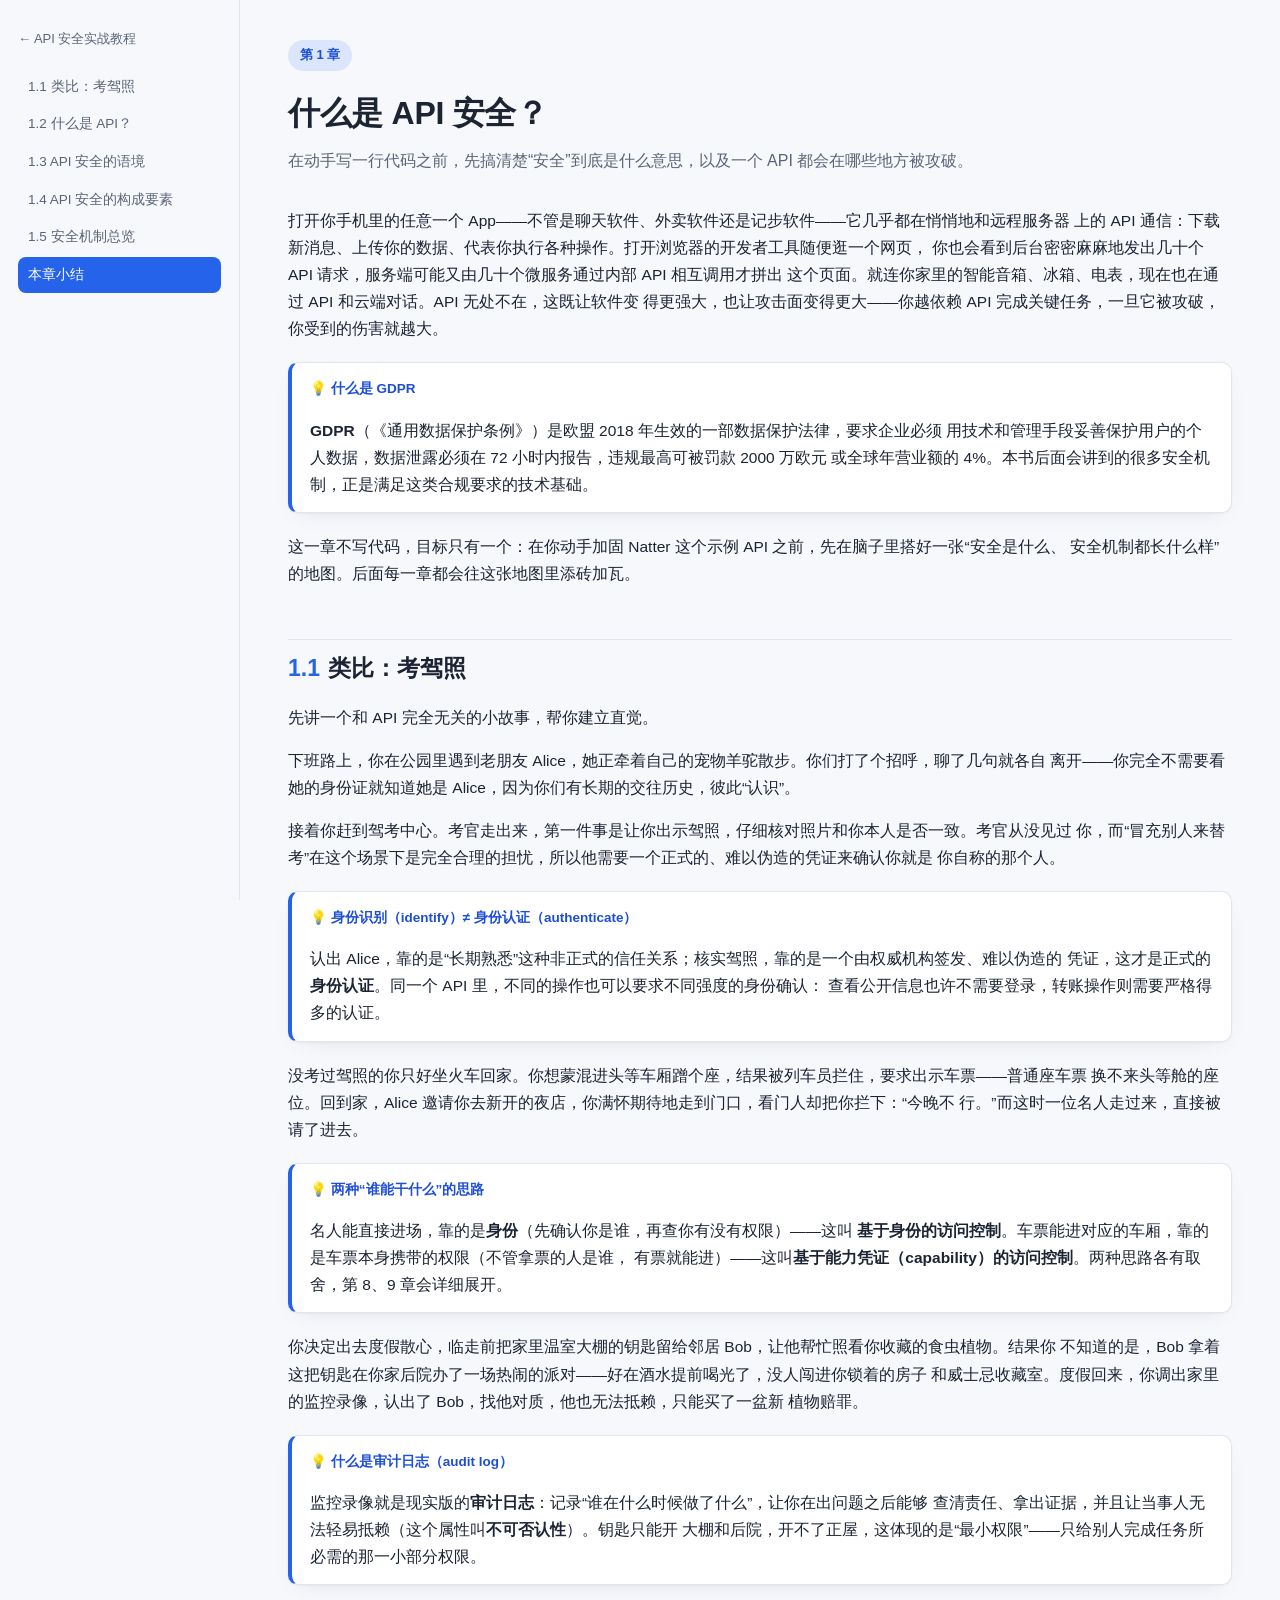
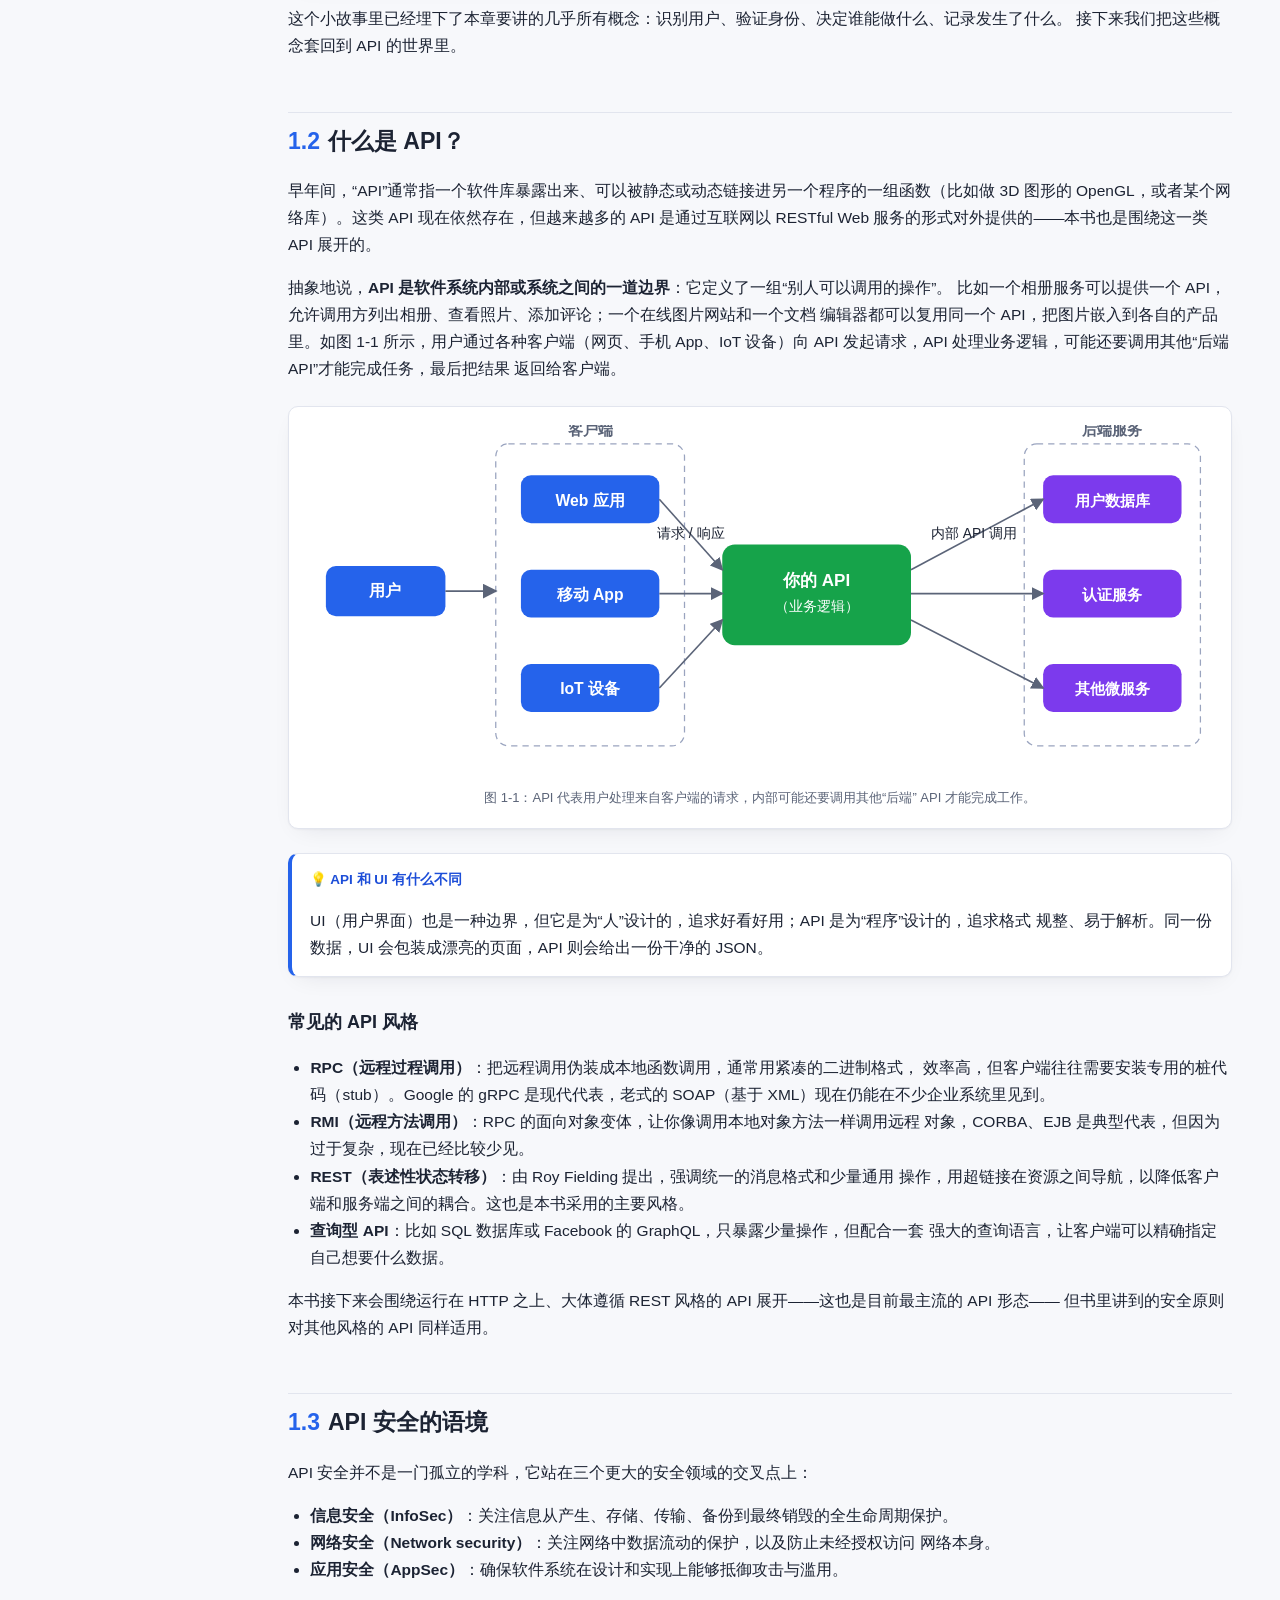
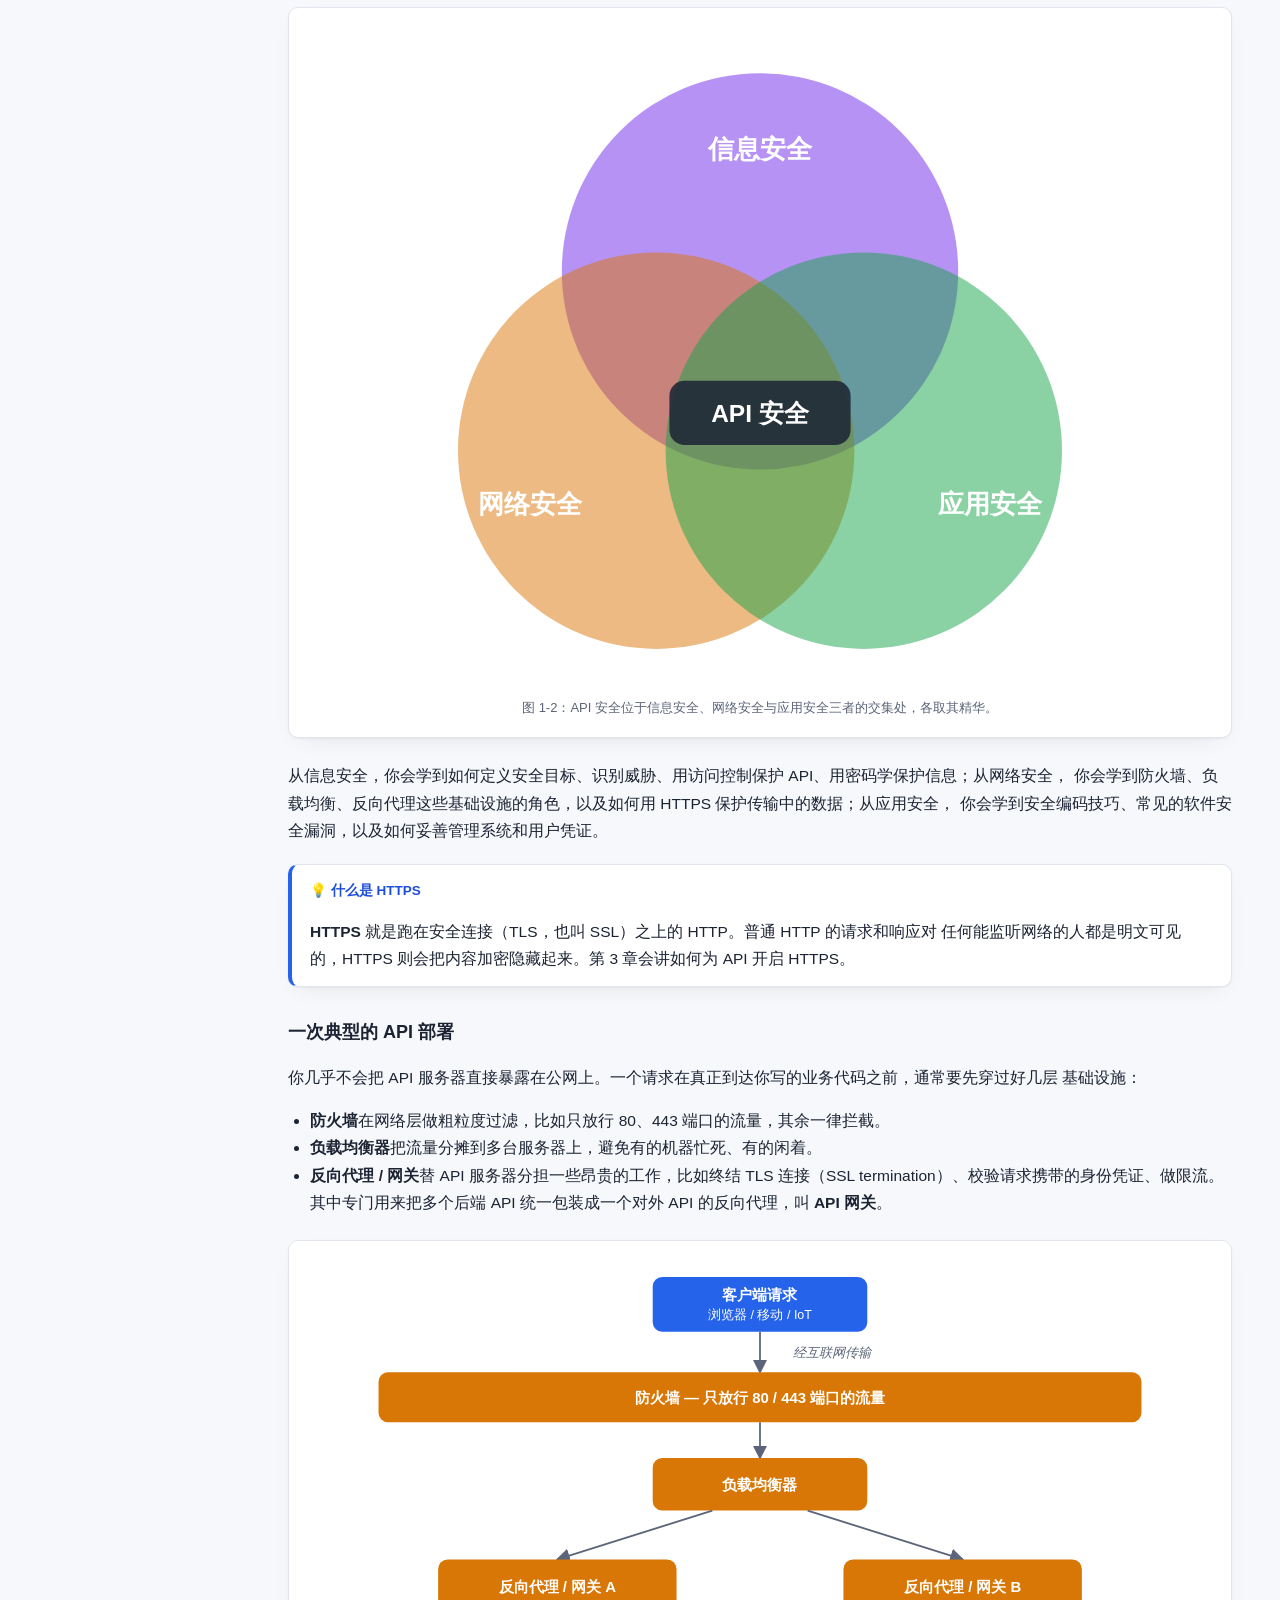
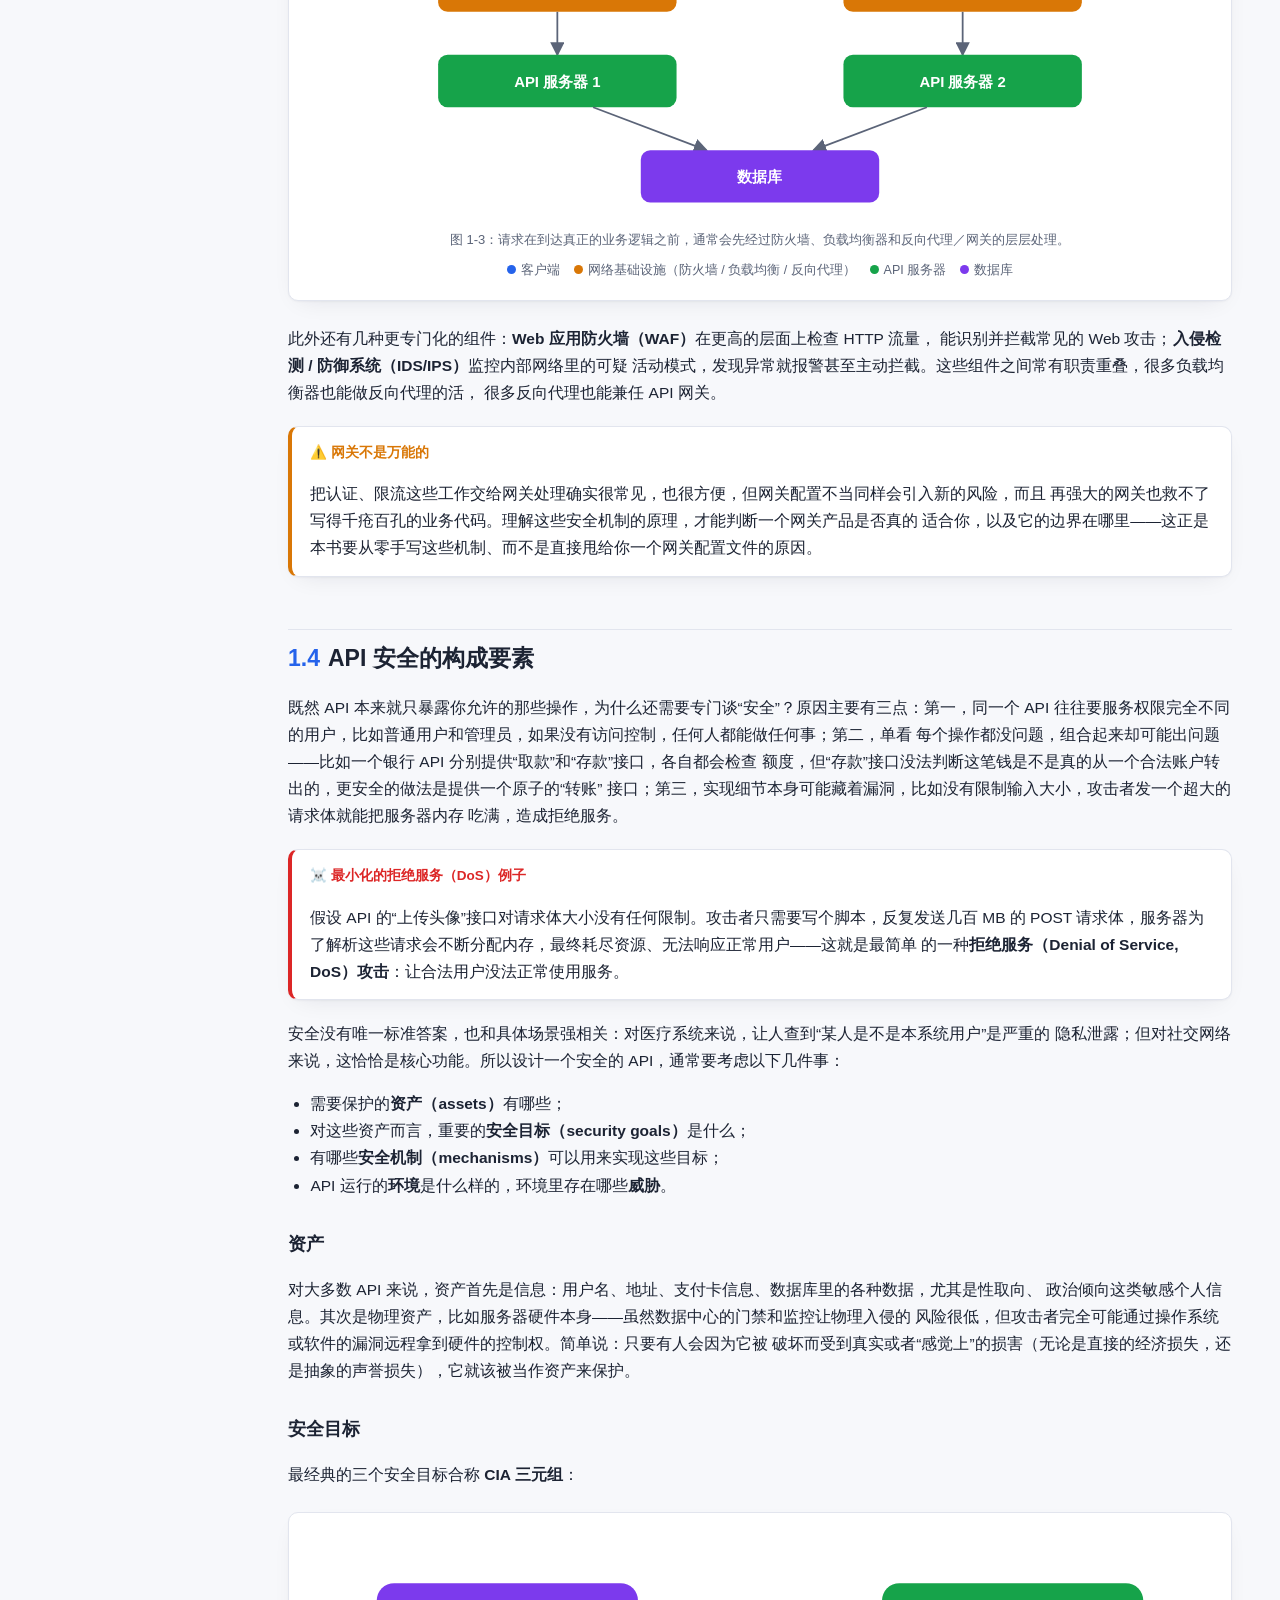
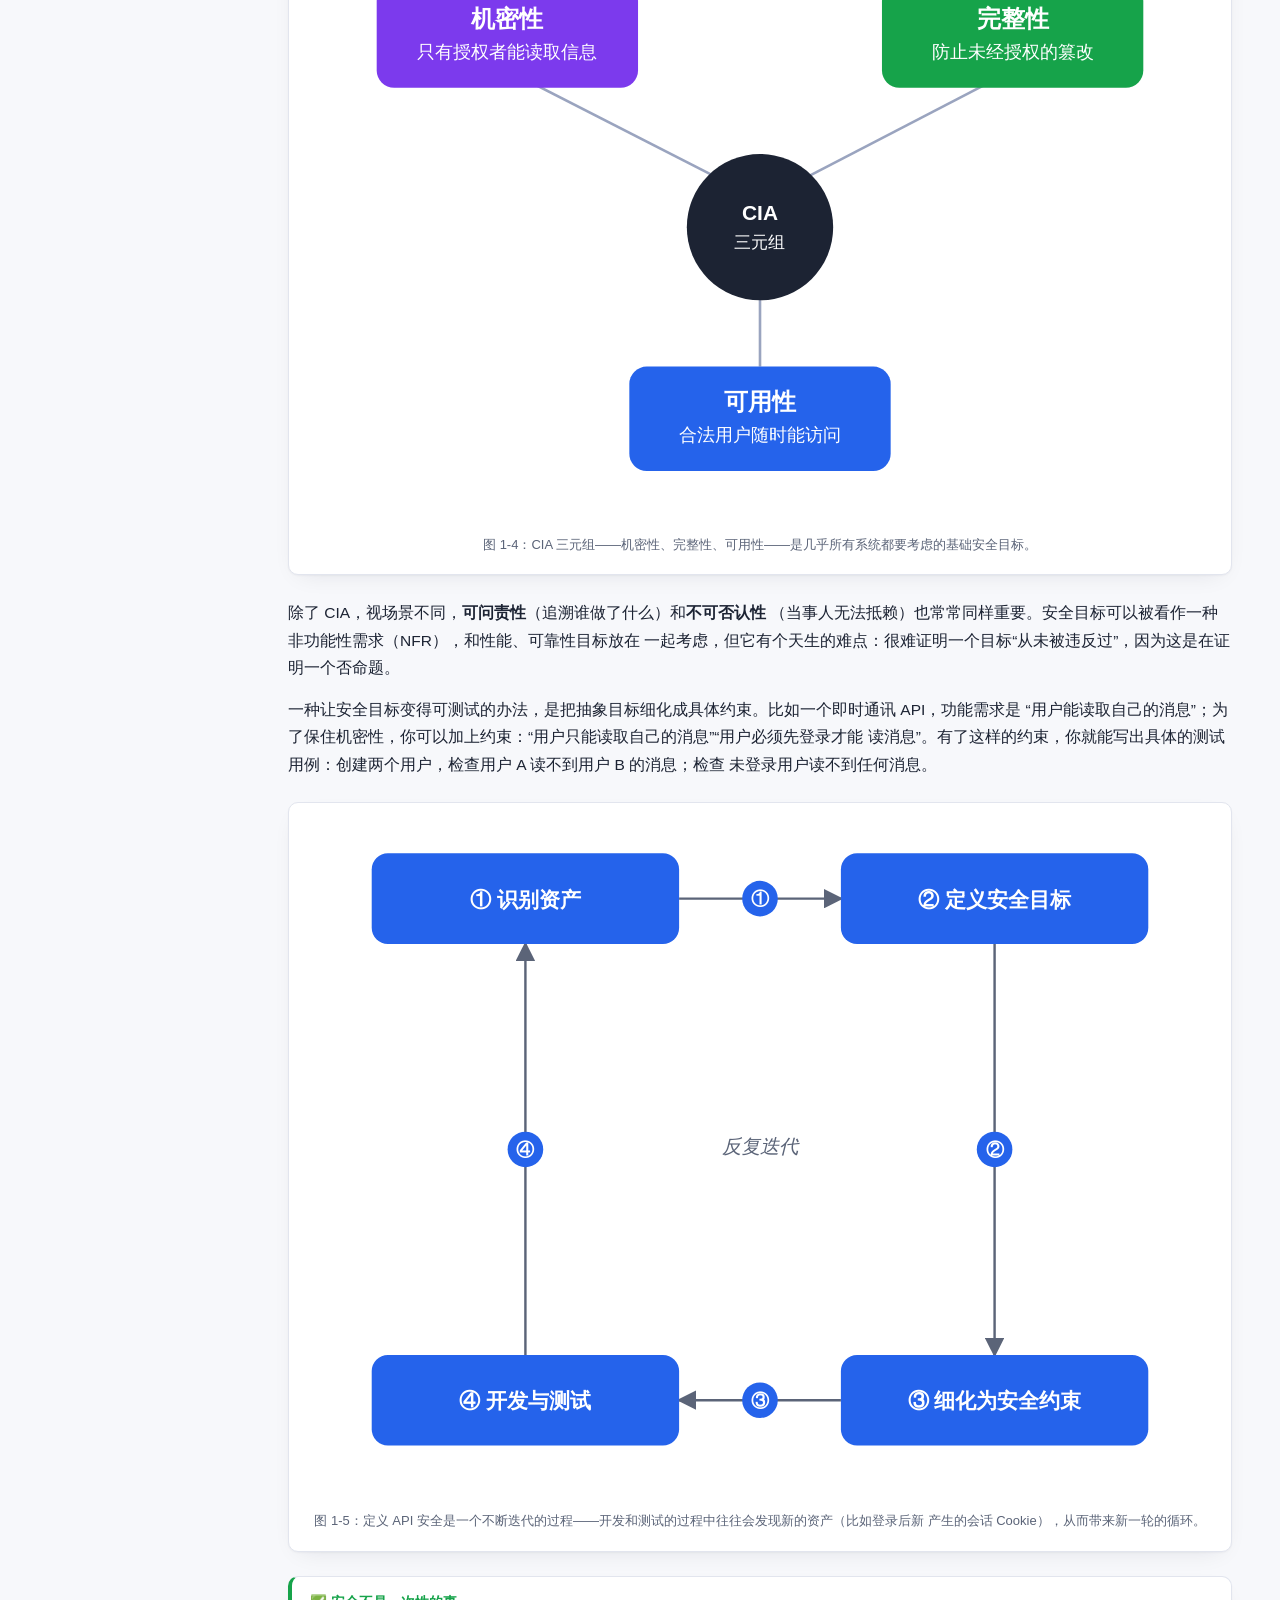
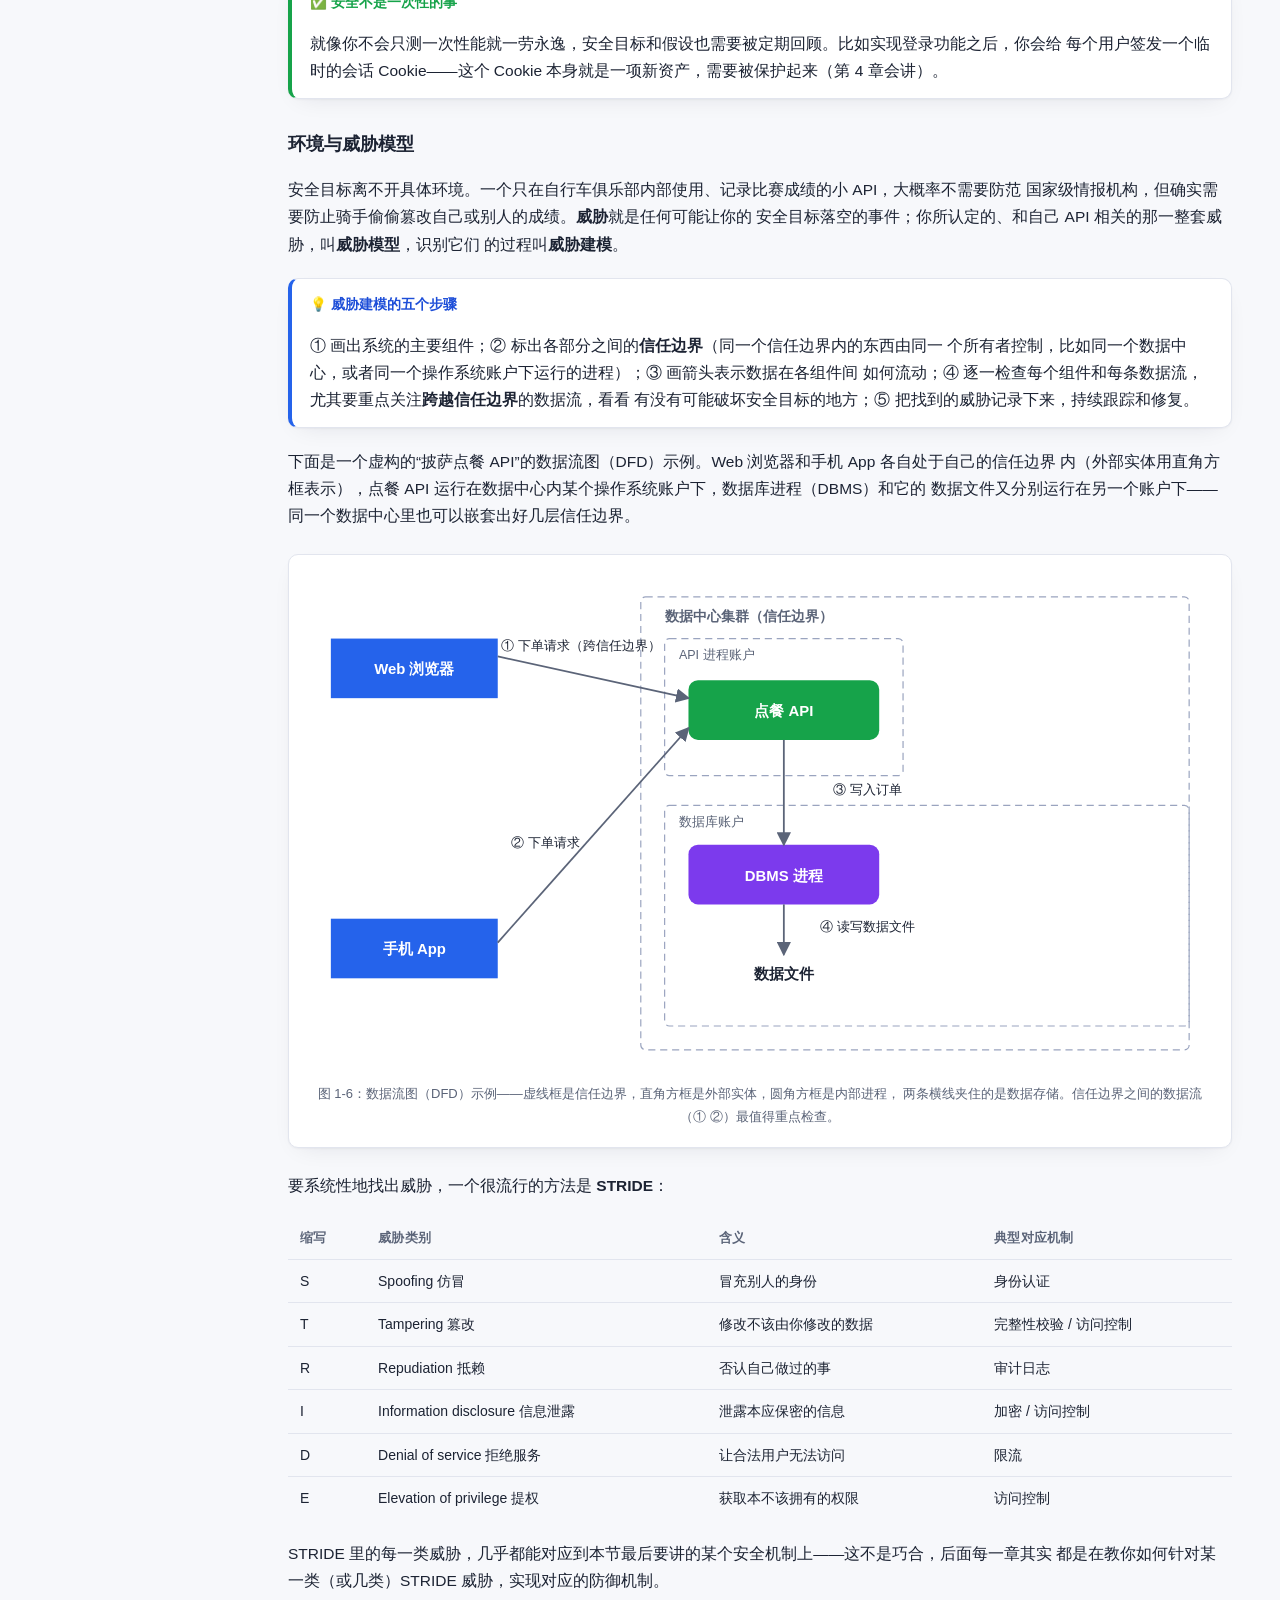
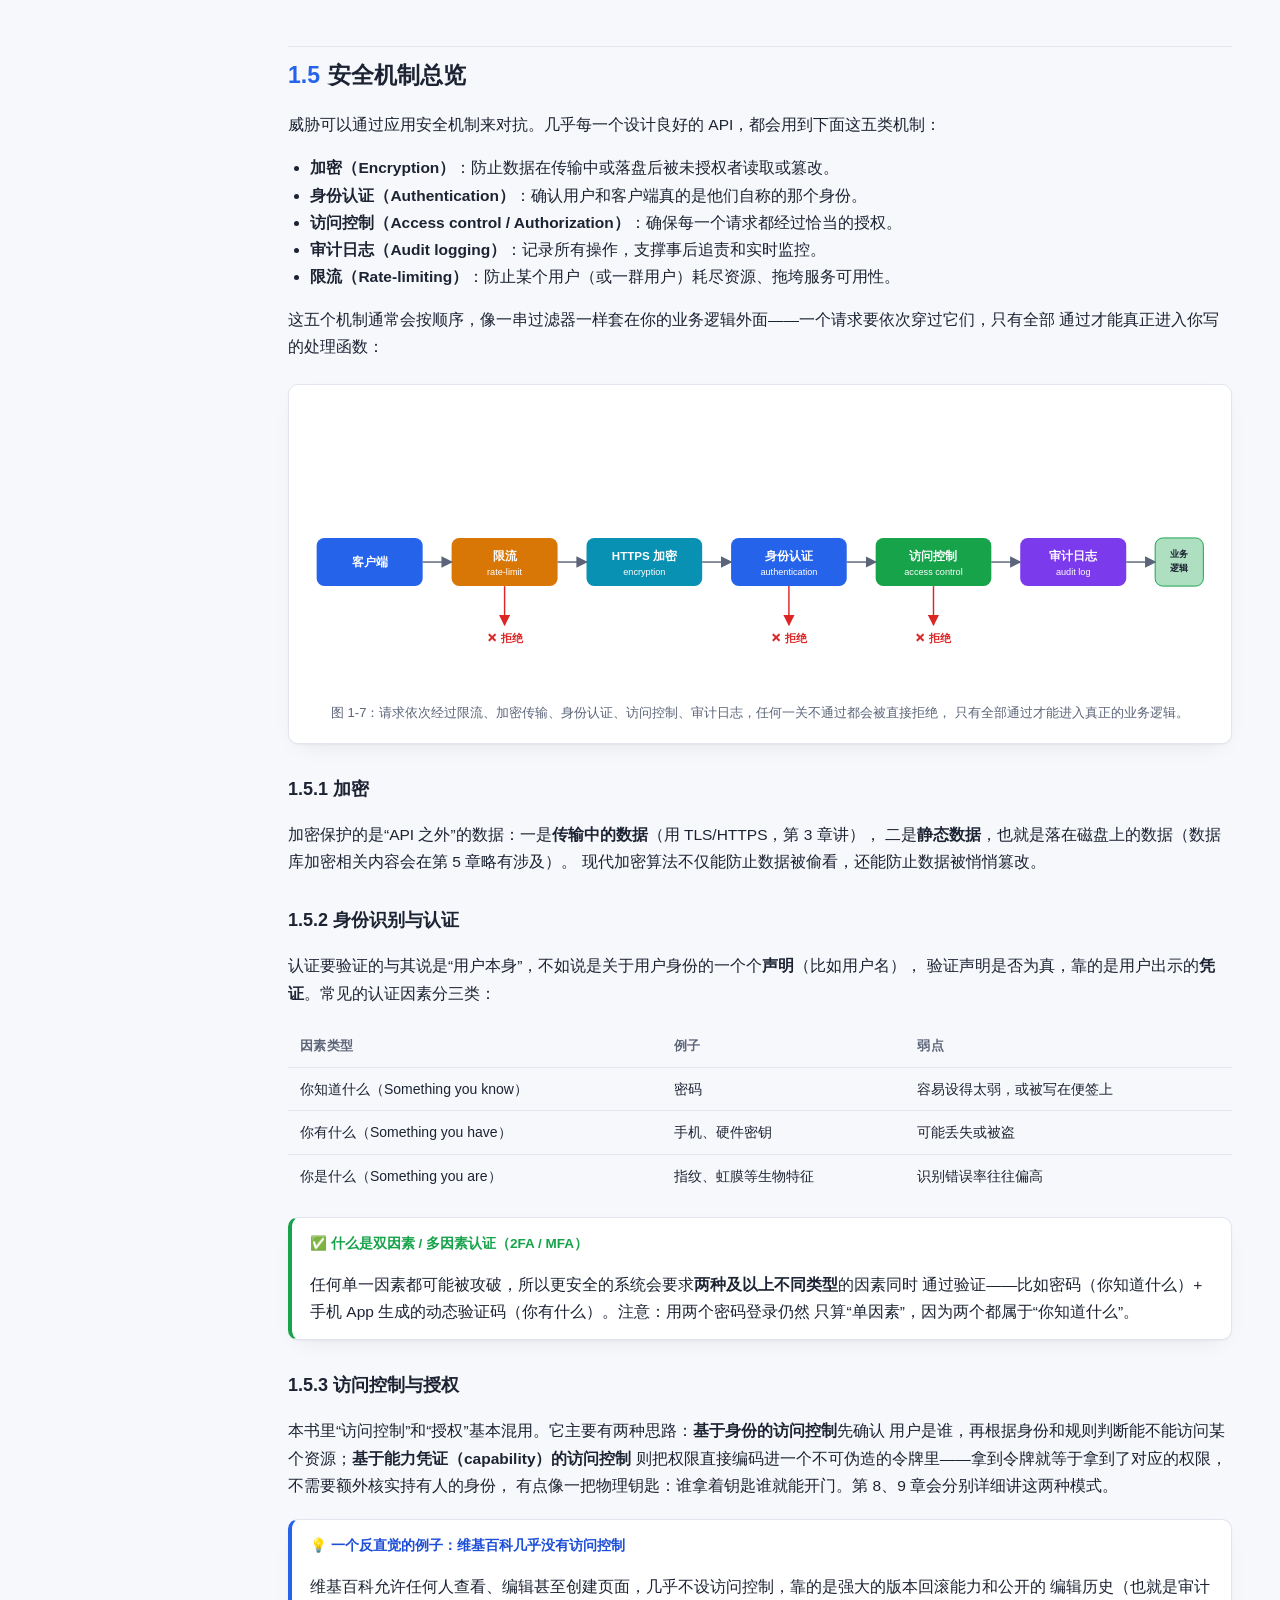
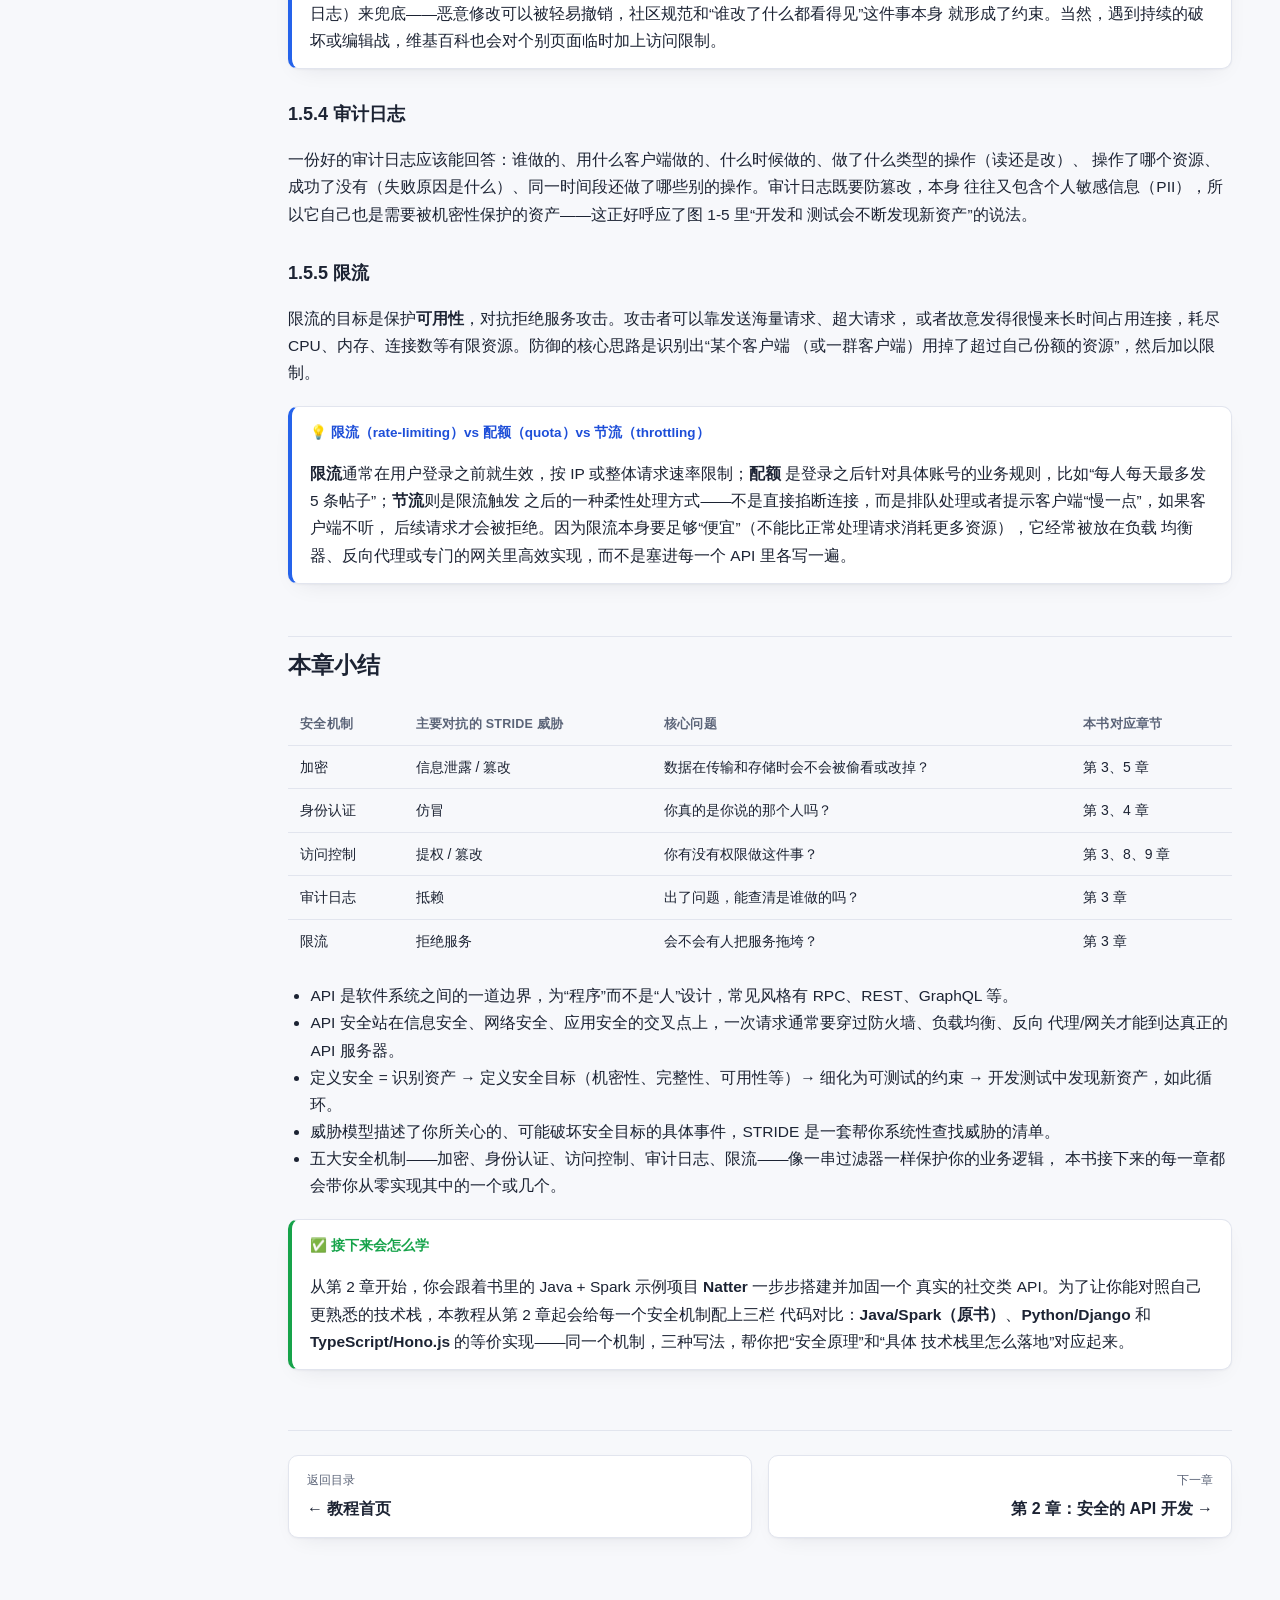
==== ch01/tutorial.html @ 46d84a1b "Add Natter book source and Chinese teaching tutorials for all 13 chapters Import the original API Se" ====
<!doctype html>
<html lang="zh-CN">
<head>
<meta charset="utf-8">
<meta name="viewport" content="width=device-width, initial-scale=1">
<title>第 1 章：什么是 API 安全？ · API 安全实战教程</title>
<link rel="stylesheet" href="../assets/tutorial.css">
<style>
  /* 本页专属的极少量微调：DFD 图里的“数据存储”符号（只有上下两条线，没有左右边框） */
  .dfd-store-line { stroke: #ffffff; stroke-width: 2; }
</style>
</head>
<body>
<div class="layout">
  <aside class="sidebar">
    <a class="brand" href="../index.html">← API 安全实战教程</a>
    <nav>
      <a href="#s1">1.1 类比：考驾照</a>
      <a href="#s2">1.2 什么是 API？</a>
      <a href="#s3">1.3 API 安全的语境</a>
      <a href="#s4">1.4 API 安全的构成要素</a>
      <a href="#s5">1.5 安全机制总览</a>
      <a href="#summary">本章小结</a>
    </nav>
  </aside>
  <main>
    <span class="kicker">第 1 章</span>
    <h1>什么是 API 安全？</h1>
    <p class="subtitle">在动手写一行代码之前，先搞清楚“安全”到底是什么意思，以及一个 API 都会在哪些地方被攻破。</p>

    <p>打开你手机里的任意一个 App——不管是聊天软件、外卖软件还是记步软件——它几乎都在悄悄地和远程服务器
    上的 API 通信：下载新消息、上传你的数据、代表你执行各种操作。打开浏览器的开发者工具随便逛一个网页，
    你也会看到后台密密麻麻地发出几十个 API 请求，服务端可能又由几十个微服务通过内部 API 相互调用才拼出
    这个页面。就连你家里的智能音箱、冰箱、电表，现在也在通过 API 和云端对话。API 无处不在，这既让软件变
    得更强大，也让攻击面变得更大——你越依赖 API 完成关键任务，一旦它被攻破，你受到的伤害就越大。</p>

    <div class="callout note">
      <div class="title">💡 什么是 GDPR</div>
      <p><strong>GDPR</strong>（《通用数据保护条例》）是欧盟 2018 年生效的一部数据保护法律，要求企业必须
      用技术和管理手段妥善保护用户的个人数据，数据泄露必须在 72 小时内报告，违规最高可被罚款 2000 万欧元
      或全球年营业额的 4%。本书后面会讲到的很多安全机制，正是满足这类合规要求的技术基础。</p>
    </div>

    <p>这一章不写代码，目标只有一个：在你动手加固 Natter 这个示例 API 之前，先在脑子里搭好一张“安全是什么、
    安全机制都长什么样”的地图。后面每一章都会往这张地图里添砖加瓦。</p>

    <h2 id="s1"><span class="num">1.1</span>类比：考驾照</h2>
    <p>先讲一个和 API 完全无关的小故事，帮你建立直觉。</p>
    <p>下班路上，你在公园里遇到老朋友 Alice，她正牵着自己的宠物羊驼散步。你们打了个招呼，聊了几句就各自
    离开——你完全不需要看她的身份证就知道她是 Alice，因为你们有长期的交往历史，彼此“认识”。</p>
    <p>接着你赶到驾考中心。考官走出来，第一件事是让你出示驾照，仔细核对照片和你本人是否一致。考官从没见过
    你，而“冒充别人来替考”在这个场景下是完全合理的担忧，所以他需要一个正式的、难以伪造的凭证来确认你就是
    你自称的那个人。</p>

    <div class="callout note">
      <div class="title">💡 身份识别（identify）≠ 身份认证（authenticate）</div>
      <p>认出 Alice，靠的是“长期熟悉”这种非正式的信任关系；核实驾照，靠的是一个由权威机构签发、难以伪造的
      凭证，这才是正式的<strong>身份认证</strong>。同一个 API 里，不同的操作也可以要求不同强度的身份确认：
      查看公开信息也许不需要登录，转账操作则需要严格得多的认证。</p>
    </div>

    <p>没考过驾照的你只好坐火车回家。你想蒙混进头等车厢蹭个座，结果被列车员拦住，要求出示车票——普通座车票
    换不来头等舱的座位。回到家，Alice 邀请你去新开的夜店，你满怀期待地走到门口，看门人却把你拦下：“今晚不
    行。”而这时一位名人走过来，直接被请了进去。</p>

    <div class="callout note">
      <div class="title">💡 两种“谁能干什么”的思路</div>
      <p>名人能直接进场，靠的是<strong>身份</strong>（先确认你是谁，再查你有没有权限）——这叫
      <strong>基于身份的访问控制</strong>。车票能进对应的车厢，靠的是车票本身携带的权限（不管拿票的人是谁，
      有票就能进）——这叫<strong>基于能力凭证（capability）的访问控制</strong>。两种思路各有取舍，第 8、9
      章会详细展开。</p>
    </div>

    <p>你决定出去度假散心，临走前把家里温室大棚的钥匙留给邻居 Bob，让他帮忙照看你收藏的食虫植物。结果你
    不知道的是，Bob 拿着这把钥匙在你家后院办了一场热闹的派对——好在酒水提前喝光了，没人闯进你锁着的房子
    和威士忌收藏室。度假回来，你调出家里的监控录像，认出了 Bob，找他对质，他也无法抵赖，只能买了一盆新
    植物赔罪。</p>

    <div class="callout note">
      <div class="title">💡 什么是审计日志（audit log）</div>
      <p>监控录像就是现实版的<strong>审计日志</strong>：记录“谁在什么时候做了什么”，让你在出问题之后能够
      查清责任、拿出证据，并且让当事人无法轻易抵赖（这个属性叫<strong>不可否认性</strong>）。钥匙只能开
      大棚和后院，开不了正屋，这体现的是“最小权限”——只给别人完成任务所必需的那一小部分权限。</p>
    </div>

    <p>这个小故事里已经埋下了本章要讲的几乎所有概念：识别用户、验证身份、决定谁能做什么、记录发生了什么。
    接下来我们把这些概念套回到 API 的世界里。</p>

    <h2 id="s2"><span class="num">1.2</span>什么是 API？</h2>
    <p>早年间，“API”通常指一个软件库暴露出来、可以被静态或动态链接进另一个程序的一组函数（比如做 3D
    图形的 OpenGL，或者某个网络库）。这类 API 现在依然存在，但越来越多的 API 是通过互联网以 RESTful
    Web 服务的形式对外提供的——本书也是围绕这一类 API 展开的。</p>
    <p>抽象地说，<strong>API 是软件系统内部或系统之间的一道边界</strong>：它定义了一组“别人可以调用的操作”。
    比如一个相册服务可以提供一个 API，允许调用方列出相册、查看照片、添加评论；一个在线图片网站和一个文档
    编辑器都可以复用同一个 API，把图片嵌入到各自的产品里。如图 1-1 所示，用户通过各种客户端（网页、手机
    App、IoT 设备）向 API 发起请求，API 处理业务逻辑，可能还要调用其他“后端 API”才能完成任务，最后把结果
    返回给客户端。</p>

    <figure class="diagram">
      <svg viewBox="0 0 720 280" role="img" aria-label="用户通过客户端向 API 发起请求，API 再调用后端服务的关系图">
        <defs>
          <marker id="arrow1" markerWidth="8" markerHeight="8" refX="7" refY="4" orient="auto">
            <path d="M0,0 L8,4 L0,8 Z" fill="#5b6478"/>
          </marker>
        </defs>

        <!-- 用户 -->
        <rect x="15" y="112" width="95" height="40" rx="8" fill="#2563eb"/>
        <text x="62" y="136" text-anchor="middle" fill="#fff" font-size="13" font-weight="600">用户</text>

        <!-- 客户端分组 -->
        <rect x="150" y="15" width="150" height="240" rx="10" fill="none" stroke="#9aa4bf" stroke-dasharray="5 4"/>
        <text x="225" y="8" text-anchor="middle" font-size="12" fill="#5b6478" font-weight="600">客户端</text>
        <rect x="170" y="40" width="110" height="38" rx="8" fill="#2563eb"/>
        <text x="225" y="64" text-anchor="middle" fill="#fff" font-size="12.5" font-weight="600">Web 应用</text>
        <rect x="170" y="115" width="110" height="38" rx="8" fill="#2563eb"/>
        <text x="225" y="139" text-anchor="middle" fill="#fff" font-size="12.5" font-weight="600">移动 App</text>
        <rect x="170" y="190" width="110" height="38" rx="8" fill="#2563eb"/>
        <text x="225" y="214" text-anchor="middle" fill="#fff" font-size="12.5" font-weight="600">IoT 设备</text>

        <line x1="110" y1="132" x2="150" y2="132" stroke="#5b6478" stroke-width="1.5" marker-end="url(#arrow1)"/>

        <!-- API -->
        <rect x="330" y="95" width="150" height="80" rx="10" fill="#16a34a"/>
        <text x="405" y="128" text-anchor="middle" fill="#fff" font-size="13.5" font-weight="700">你的 API</text>
        <text x="405" y="148" text-anchor="middle" fill="#fff" font-size="11.5">（业务逻辑）</text>

        <line x1="280" y1="59" x2="330" y2="115" stroke="#5b6478" stroke-width="1.3" marker-end="url(#arrow1)"/>
        <line x1="280" y1="134" x2="330" y2="134" stroke="#5b6478" stroke-width="1.3" marker-end="url(#arrow1)"/>
        <line x1="280" y1="209" x2="330" y2="155" stroke="#5b6478" stroke-width="1.3" marker-end="url(#arrow1)"/>
        <text x="305" y="90" text-anchor="middle" font-size="11" fill="#1c2333">请求 / 响应</text>

        <!-- 后端服务分组 -->
        <rect x="570" y="15" width="140" height="240" rx="10" fill="none" stroke="#9aa4bf" stroke-dasharray="5 4"/>
        <text x="640" y="8" text-anchor="middle" font-size="12" fill="#5b6478" font-weight="600">后端服务</text>
        <rect x="585" y="40" width="110" height="38" rx="8" fill="#7c3aed"/>
        <text x="640" y="64" text-anchor="middle" fill="#fff" font-size="12" font-weight="600">用户数据库</text>
        <rect x="585" y="115" width="110" height="38" rx="8" fill="#7c3aed"/>
        <text x="640" y="139" text-anchor="middle" fill="#fff" font-size="12" font-weight="600">认证服务</text>
        <rect x="585" y="190" width="110" height="38" rx="8" fill="#7c3aed"/>
        <text x="640" y="214" text-anchor="middle" fill="#fff" font-size="12" font-weight="600">其他微服务</text>

        <line x1="480" y1="115" x2="585" y2="59" stroke="#5b6478" stroke-width="1.3" marker-end="url(#arrow1)"/>
        <line x1="480" y1="134" x2="585" y2="134" stroke="#5b6478" stroke-width="1.3" marker-end="url(#arrow1)"/>
        <line x1="480" y1="155" x2="585" y2="209" stroke="#5b6478" stroke-width="1.3" marker-end="url(#arrow1)"/>
        <text x="530" y="90" text-anchor="middle" font-size="11" fill="#1c2333">内部 API 调用</text>
      </svg>
      <figcaption>图 1-1：API 代表用户处理来自客户端的请求，内部可能还要调用其他“后端” API 才能完成工作。</figcaption>
    </figure>

    <div class="callout note">
      <div class="title">💡 API 和 UI 有什么不同</div>
      <p>UI（用户界面）也是一种边界，但它是为“人”设计的，追求好看好用；API 是为“程序”设计的，追求格式
      规整、易于解析。同一份数据，UI 会包装成漂亮的页面，API 则会给出一份干净的 JSON。</p>
    </div>

    <h3>常见的 API 风格</h3>
    <ul>
      <li><strong>RPC（远程过程调用）</strong>：把远程调用伪装成本地函数调用，通常用紧凑的二进制格式，
      效率高，但客户端往往需要安装专用的桩代码（stub）。Google 的 gRPC 是现代代表，老式的 SOAP（基于
      XML）现在仍能在不少企业系统里见到。</li>
      <li><strong>RMI（远程方法调用）</strong>：RPC 的面向对象变体，让你像调用本地对象方法一样调用远程
      对象，CORBA、EJB 是典型代表，但因为过于复杂，现在已经比较少见。</li>
      <li><strong>REST（表述性状态转移）</strong>：由 Roy Fielding 提出，强调统一的消息格式和少量通用
      操作，用超链接在资源之间导航，以降低客户端和服务端之间的耦合。这也是本书采用的主要风格。</li>
      <li><strong>查询型 API</strong>：比如 SQL 数据库或 Facebook 的 GraphQL，只暴露少量操作，但配合一套
      强大的查询语言，让客户端可以精确指定自己想要什么数据。</li>
    </ul>
    <p>本书接下来会围绕运行在 HTTP 之上、大体遵循 REST 风格的 API 展开——这也是目前最主流的 API 形态——
    但书里讲到的安全原则对其他风格的 API 同样适用。</p>

    <h2 id="s3"><span class="num">1.3</span>API 安全的语境</h2>
    <p>API 安全并不是一门孤立的学科，它站在三个更大的安全领域的交叉点上：</p>
    <ul>
      <li><strong>信息安全（InfoSec）</strong>：关注信息从产生、存储、传输、备份到最终销毁的全生命周期保护。</li>
      <li><strong>网络安全（Network security）</strong>：关注网络中数据流动的保护，以及防止未经授权访问
      网络本身。</li>
      <li><strong>应用安全（AppSec）</strong>：确保软件系统在设计和实现上能够抵御攻击与滥用。</li>
    </ul>

    <figure class="diagram">
      <svg viewBox="0 0 480 350" role="img" aria-label="API 安全位于信息安全、网络安全、应用安全三者交集的维恩图">
        <circle cx="240" cy="130" r="105" fill="#7c3aed" fill-opacity="0.55"/>
        <circle cx="185" cy="225" r="105" fill="#d97706" fill-opacity="0.5"/>
        <circle cx="295" cy="225" r="105" fill="#16a34a" fill-opacity="0.5"/>
        <text x="240" y="70" text-anchor="middle" fill="#fff" font-size="14" font-weight="700">信息安全</text>
        <text x="118" y="258" text-anchor="middle" fill="#fff" font-size="14" font-weight="700">网络安全</text>
        <text x="362" y="258" text-anchor="middle" fill="#fff" font-size="14" font-weight="700">应用安全</text>
        <rect x="192" y="188" width="96" height="34" rx="8" fill="#1c2333" opacity="0.85"/>
        <text x="240" y="210" text-anchor="middle" fill="#fff" font-size="13" font-weight="700">API 安全</text>
      </svg>
      <figcaption>图 1-2：API 安全位于信息安全、网络安全与应用安全三者的交集处，各取其精华。</figcaption>
    </figure>

    <p>从信息安全，你会学到如何定义安全目标、识别威胁、用访问控制保护 API、用密码学保护信息；从网络安全，
    你会学到防火墙、负载均衡、反向代理这些基础设施的角色，以及如何用 HTTPS 保护传输中的数据；从应用安全，
    你会学到安全编码技巧、常见的软件安全漏洞，以及如何妥善管理系统和用户凭证。</p>

    <div class="callout note">
      <div class="title">💡 什么是 HTTPS</div>
      <p><strong>HTTPS</strong> 就是跑在安全连接（TLS，也叫 SSL）之上的 HTTP。普通 HTTP 的请求和响应对
      任何能监听网络的人都是明文可见的，HTTPS 则会把内容加密隐藏起来。第 3 章会讲如何为 API 开启 HTTPS。</p>
    </div>

    <h3 id="s3a">一次典型的 API 部署</h3>
    <p>你几乎不会把 API 服务器直接暴露在公网上。一个请求在真正到达你写的业务代码之前，通常要先穿过好几层
    基础设施：</p>
    <ul>
      <li><strong>防火墙</strong>在网络层做粗粒度过滤，比如只放行 80、443 端口的流量，其余一律拦截。</li>
      <li><strong>负载均衡器</strong>把流量分摊到多台服务器上，避免有的机器忙死、有的闲着。</li>
      <li><strong>反向代理 / 网关</strong>替 API 服务器分担一些昂贵的工作，比如终结 TLS 连接（SSL
      termination）、校验请求携带的身份凭证、做限流。其中专门用来把多个后端 API 统一包装成一个对外
      API 的反向代理，叫 <strong>API 网关</strong>。</li>
    </ul>

    <figure class="diagram">
      <svg viewBox="0 0 760 470" role="img" aria-label="一次典型 API 部署的架构图：客户端经防火墙、负载均衡、反向代理到达 API 服务器再访问数据库">
        <defs>
          <marker id="arrow2" markerWidth="8" markerHeight="8" refX="7" refY="4" orient="auto">
            <path d="M0,0 L8,4 L0,8 Z" fill="#5b6478"/>
          </marker>
        </defs>

        <rect x="290" y="15" width="180" height="46" rx="8" fill="#2563eb"/>
        <text x="380" y="34" text-anchor="middle" fill="#fff" font-size="12.5" font-weight="700">客户端请求</text>
        <text x="380" y="50" text-anchor="middle" fill="#fff" font-size="10.5">浏览器 / 移动 / IoT</text>

        <line x1="380" y1="61" x2="380" y2="95" stroke="#5b6478" stroke-width="1.5" marker-end="url(#arrow2)"/>
        <text x="440" y="82" text-anchor="middle" font-size="11" fill="#5b6478" font-style="italic">经互联网传输</text>

        <rect x="60" y="95" width="640" height="42" rx="8" fill="#d97706"/>
        <text x="380" y="121" text-anchor="middle" fill="#fff" font-size="12.5" font-weight="700">防火墙 — 只放行 80 / 443 端口的流量</text>

        <line x1="380" y1="137" x2="380" y2="167" stroke="#5b6478" stroke-width="1.5" marker-end="url(#arrow2)"/>

        <rect x="290" y="167" width="180" height="44" rx="8" fill="#d97706"/>
        <text x="380" y="194" text-anchor="middle" fill="#fff" font-size="13" font-weight="700">负载均衡器</text>

        <line x1="340" y1="211" x2="210" y2="252" stroke="#5b6478" stroke-width="1.5" marker-end="url(#arrow2)"/>
        <line x1="420" y1="211" x2="550" y2="252" stroke="#5b6478" stroke-width="1.5" marker-end="url(#arrow2)"/>

        <rect x="110" y="252" width="200" height="44" rx="8" fill="#d97706"/>
        <text x="210" y="279" text-anchor="middle" fill="#fff" font-size="12.5" font-weight="700">反向代理 / 网关 A</text>
        <rect x="450" y="252" width="200" height="44" rx="8" fill="#d97706"/>
        <text x="550" y="279" text-anchor="middle" fill="#fff" font-size="12.5" font-weight="700">反向代理 / 网关 B</text>

        <line x1="210" y1="296" x2="210" y2="332" stroke="#5b6478" stroke-width="1.5" marker-end="url(#arrow2)"/>
        <line x1="550" y1="296" x2="550" y2="332" stroke="#5b6478" stroke-width="1.5" marker-end="url(#arrow2)"/>

        <rect x="110" y="332" width="200" height="44" rx="8" fill="#16a34a"/>
        <text x="210" y="359" text-anchor="middle" fill="#fff" font-size="12.5" font-weight="700">API 服务器 1</text>
        <rect x="450" y="332" width="200" height="44" rx="8" fill="#16a34a"/>
        <text x="550" y="359" text-anchor="middle" fill="#fff" font-size="12.5" font-weight="700">API 服务器 2</text>

        <line x1="240" y1="376" x2="335" y2="412" stroke="#5b6478" stroke-width="1.5" marker-end="url(#arrow2)"/>
        <line x1="520" y1="376" x2="425" y2="412" stroke="#5b6478" stroke-width="1.5" marker-end="url(#arrow2)"/>

        <rect x="280" y="412" width="200" height="44" rx="8" fill="#7c3aed"/>
        <text x="380" y="439" text-anchor="middle" fill="#fff" font-size="12.5" font-weight="700">数据库</text>
      </svg>
      <figcaption>图 1-3：请求在到达真正的业务逻辑之前，通常会先经过防火墙、负载均衡器和反向代理／网关的层层处理。</figcaption>
      <div class="legend">
        <span><span class="dot" style="background:#2563eb"></span>客户端</span>
        <span><span class="dot" style="background:#d97706"></span>网络基础设施（防火墙 / 负载均衡 / 反向代理）</span>
        <span><span class="dot" style="background:#16a34a"></span>API 服务器</span>
        <span><span class="dot" style="background:#7c3aed"></span>数据库</span>
      </div>
    </figure>

    <p>此外还有几种更专门化的组件：<strong>Web 应用防火墙（WAF）</strong>在更高的层面上检查 HTTP 流量，
    能识别并拦截常见的 Web 攻击；<strong>入侵检测 / 防御系统（IDS/IPS）</strong>监控内部网络里的可疑
    活动模式，发现异常就报警甚至主动拦截。这些组件之间常有职责重叠，很多负载均衡器也能做反向代理的活，
    很多反向代理也能兼任 API 网关。</p>

    <div class="callout warn">
      <div class="title">⚠️ 网关不是万能的</div>
      <p>把认证、限流这些工作交给网关处理确实很常见，也很方便，但网关配置不当同样会引入新的风险，而且
      再强大的网关也救不了写得千疮百孔的业务代码。理解这些安全机制的原理，才能判断一个网关产品是否真的
      适合你，以及它的边界在哪里——这正是本书要从零手写这些机制、而不是直接甩给你一个网关配置文件的原因。</p>
    </div>

    <h2 id="s4"><span class="num">1.4</span>API 安全的构成要素</h2>
    <p>既然 API 本来就只暴露你允许的那些操作，为什么还需要专门谈“安全”？原因主要有三点：第一，同一个 API
    往往要服务权限完全不同的用户，比如普通用户和管理员，如果没有访问控制，任何人都能做任何事；第二，单看
    每个操作都没问题，组合起来却可能出问题——比如一个银行 API 分别提供“取款”和“存款”接口，各自都会检查
    额度，但“存款”接口没法判断这笔钱是不是真的从一个合法账户转出的，更安全的做法是提供一个原子的“转账”
    接口；第三，实现细节本身可能藏着漏洞，比如没有限制输入大小，攻击者发一个超大的请求体就能把服务器内存
    吃满，造成拒绝服务。</p>

    <div class="callout danger">
      <div class="title">☠️ 最小化的拒绝服务（DoS）例子</div>
      <p>假设 API 的“上传头像”接口对请求体大小没有任何限制。攻击者只需要写个脚本，反复发送几百 MB 的
      POST 请求体，服务器为了解析这些请求会不断分配内存，最终耗尽资源、无法响应正常用户——这就是最简单
      的一种<strong>拒绝服务（Denial of Service, DoS）攻击</strong>：让合法用户没法正常使用服务。</p>
    </div>

    <p>安全没有唯一标准答案，也和具体场景强相关：对医疗系统来说，让人查到“某人是不是本系统用户”是严重的
    隐私泄露；但对社交网络来说，这恰恰是核心功能。所以设计一个安全的 API，通常要考虑以下几件事：</p>
    <ul>
      <li>需要保护的<strong>资产（assets）</strong>有哪些；</li>
      <li>对这些资产而言，重要的<strong>安全目标（security goals）</strong>是什么；</li>
      <li>有哪些<strong>安全机制（mechanisms）</strong>可以用来实现这些目标；</li>
      <li>API 运行的<strong>环境</strong>是什么样的，环境里存在哪些<strong>威胁</strong>。</li>
    </ul>

    <h3>资产</h3>
    <p>对大多数 API 来说，资产首先是信息：用户名、地址、支付卡信息、数据库里的各种数据，尤其是性取向、
    政治倾向这类敏感个人信息。其次是物理资产，比如服务器硬件本身——虽然数据中心的门禁和监控让物理入侵的
    风险很低，但攻击者完全可能通过操作系统或软件的漏洞远程拿到硬件的控制权。简单说：只要有人会因为它被
    破坏而受到真实或者“感觉上”的损害（无论是直接的经济损失，还是抽象的声誉损失），它就该被当作资产来保护。</p>

    <h3>安全目标</h3>
    <p>最经典的三个安全目标合称 <strong>CIA 三元组</strong>：</p>

    <figure class="diagram">
      <svg viewBox="0 0 520 340" role="img" aria-label="CIA 三元组：机密性、完整性、可用性共同构成安全目标">
        <line x1="115" y1="80" x2="252" y2="150" stroke="#9aa4bf" stroke-width="1.5"/>
        <line x1="405" y1="80" x2="270" y2="150" stroke="#9aa4bf" stroke-width="1.5"/>
        <line x1="260" y1="250" x2="260" y2="210" stroke="#9aa4bf" stroke-width="1.5"/>

        <rect x="40" y="30" width="150" height="60" rx="10" fill="#7c3aed"/>
        <text x="115" y="55" text-anchor="middle" fill="#fff" font-size="13.5" font-weight="700">机密性</text>
        <text x="115" y="73" text-anchor="middle" fill="#fff" font-size="10.5">只有授权者能读取信息</text>

        <rect x="330" y="30" width="150" height="60" rx="10" fill="#16a34a"/>
        <text x="405" y="55" text-anchor="middle" fill="#fff" font-size="13.5" font-weight="700">完整性</text>
        <text x="405" y="73" text-anchor="middle" fill="#fff" font-size="10.5">防止未经授权的篡改</text>

        <rect x="185" y="250" width="150" height="60" rx="10" fill="#2563eb"/>
        <text x="260" y="275" text-anchor="middle" fill="#fff" font-size="13.5" font-weight="700">可用性</text>
        <text x="260" y="293" text-anchor="middle" fill="#fff" font-size="10.5">合法用户随时能访问</text>

        <circle cx="260" cy="170" r="42" fill="#1c2333"/>
        <text x="260" y="166" text-anchor="middle" fill="#fff" font-size="12" font-weight="700">CIA</text>
        <text x="260" y="182" text-anchor="middle" fill="#fff" font-size="10">三元组</text>
      </svg>
      <figcaption>图 1-4：CIA 三元组——机密性、完整性、可用性——是几乎所有系统都要考虑的基础安全目标。</figcaption>
    </figure>

    <p>除了 CIA，视场景不同，<strong>可问责性</strong>（追溯谁做了什么）和<strong>不可否认性</strong>
    （当事人无法抵赖）也常常同样重要。安全目标可以被看作一种非功能性需求（NFR），和性能、可靠性目标放在
    一起考虑，但它有个天生的难点：很难证明一个目标“从未被违反过”，因为这是在证明一个否命题。</p>
    <p>一种让安全目标变得可测试的办法，是把抽象目标细化成具体约束。比如一个即时通讯 API，功能需求是
    “用户能读取自己的消息”；为了保住机密性，你可以加上约束：“用户只能读取自己的消息”“用户必须先登录才能
    读消息”。有了这样的约束，你就能写出具体的测试用例：创建两个用户，检查用户 A 读不到用户 B 的消息；检查
    未登录用户读不到任何消息。</p>

    <figure class="diagram">
      <svg viewBox="0 0 560 420" role="img" aria-label="定义安全目标的四步循环：识别资产、定义安全目标、细化为安全约束、开发与测试">
        <defs>
          <marker id="arrow3" markerWidth="8" markerHeight="8" refX="7" refY="4" orient="auto">
            <path d="M0,0 L8,4 L0,8 Z" fill="#5b6478"/>
          </marker>
        </defs>
        <text x="280" y="205" text-anchor="middle" font-size="12" fill="#5b6478" font-style="italic">反复迭代</text>

        <line x1="230" y1="48" x2="330" y2="48" stroke="#5b6478" stroke-width="1.5" marker-end="url(#arrow3)"/>
        <circle cx="280" cy="48" r="11" fill="#2563eb"/>
        <text x="280" y="52" text-anchor="middle" fill="#fff" font-size="11" font-weight="700">①</text>

        <line x1="425" y1="76" x2="425" y2="330" stroke="#5b6478" stroke-width="1.5" marker-end="url(#arrow3)"/>
        <circle cx="425" cy="203" r="11" fill="#2563eb"/>
        <text x="425" y="207" text-anchor="middle" fill="#fff" font-size="11" font-weight="700">②</text>

        <line x1="330" y1="358" x2="230" y2="358" stroke="#5b6478" stroke-width="1.5" marker-end="url(#arrow3)"/>
        <circle cx="280" cy="358" r="11" fill="#2563eb"/>
        <text x="280" y="362" text-anchor="middle" fill="#fff" font-size="11" font-weight="700">③</text>

        <line x1="135" y1="330" x2="135" y2="76" stroke="#5b6478" stroke-width="1.5" marker-end="url(#arrow3)"/>
        <circle cx="135" cy="203" r="11" fill="#2563eb"/>
        <text x="135" y="207" text-anchor="middle" fill="#fff" font-size="11" font-weight="700">④</text>

        <rect x="40" y="20" width="190" height="56" rx="10" fill="#2563eb"/>
        <text x="135" y="53" text-anchor="middle" fill="#fff" font-size="13" font-weight="700">① 识别资产</text>

        <rect x="330" y="20" width="190" height="56" rx="10" fill="#2563eb"/>
        <text x="425" y="53" text-anchor="middle" fill="#fff" font-size="13" font-weight="700">② 定义安全目标</text>

        <rect x="330" y="330" width="190" height="56" rx="10" fill="#2563eb"/>
        <text x="425" y="363" text-anchor="middle" fill="#fff" font-size="13" font-weight="700">③ 细化为安全约束</text>

        <rect x="40" y="330" width="190" height="56" rx="10" fill="#2563eb"/>
        <text x="135" y="363" text-anchor="middle" fill="#fff" font-size="13" font-weight="700">④ 开发与测试</text>
      </svg>
      <figcaption>图 1-5：定义 API 安全是一个不断迭代的过程——开发和测试的过程中往往会发现新的资产（比如登录后新
      产生的会话 Cookie），从而带来新一轮的循环。</figcaption>
    </figure>

    <div class="callout tip">
      <div class="title">✅ 安全不是一次性的事</div>
      <p>就像你不会只测一次性能就一劳永逸，安全目标和假设也需要被定期回顾。比如实现登录功能之后，你会给
      每个用户签发一个临时的会话 Cookie——这个 Cookie 本身就是一项新资产，需要被保护起来（第 4 章会讲）。</p>
    </div>

    <h3>环境与威胁模型</h3>
    <p>安全目标离不开具体环境。一个只在自行车俱乐部内部使用、记录比赛成绩的小 API，大概率不需要防范
    国家级情报机构，但确实需要防止骑手偷偷篡改自己或别人的成绩。<strong>威胁</strong>就是任何可能让你的
    安全目标落空的事件；你所认定的、和自己 API 相关的那一整套威胁，叫<strong>威胁模型</strong>，识别它们
    的过程叫<strong>威胁建模</strong>。</p>

    <div class="callout note">
      <div class="title">💡 威胁建模的五个步骤</div>
      <p>① 画出系统的主要组件；② 标出各部分之间的<strong>信任边界</strong>（同一个信任边界内的东西由同一
      个所有者控制，比如同一个数据中心，或者同一个操作系统账户下运行的进程）；③ 画箭头表示数据在各组件间
      如何流动；④ 逐一检查每个组件和每条数据流，尤其要重点关注<strong>跨越信任边界</strong>的数据流，看看
      有没有可能破坏安全目标的地方；⑤ 把找到的威胁记录下来，持续跟踪和修复。</p>
    </div>

    <p>下面是一个虚构的“披萨点餐 API”的数据流图（DFD）示例。Web 浏览器和手机 App 各自处于自己的信任边界
    内（外部实体用直角方框表示），点餐 API 运行在数据中心内某个操作系统账户下，数据库进程（DBMS）和它的
    数据文件又分别运行在另一个账户下——同一个数据中心里也可以嵌套出好几层信任边界。</p>

    <figure class="diagram">
      <svg viewBox="0 0 760 420" role="img" aria-label="披萨点餐 API 的数据流图，展示信任边界与数据流">
        <defs>
          <marker id="arrow4" markerWidth="8" markerHeight="8" refX="7" refY="4" orient="auto">
            <path d="M0,0 L8,4 L0,8 Z" fill="#5b6478"/>
          </marker>
        </defs>

        <rect x="20" y="55" width="140" height="50" fill="#2563eb"/>
        <text x="90" y="85" text-anchor="middle" fill="#fff" font-size="12.5" font-weight="700">Web 浏览器</text>

        <rect x="20" y="290" width="140" height="50" fill="#2563eb"/>
        <text x="90" y="320" text-anchor="middle" fill="#fff" font-size="12.5" font-weight="700">手机 App</text>

        <rect x="280" y="20" width="460" height="380" rx="4" fill="none" stroke="#9aa4bf" stroke-dasharray="6 4"/>
        <text x="300" y="40" font-size="11.5" fill="#5b6478" font-weight="600">数据中心集群（信任边界）</text>

        <rect x="300" y="55" width="200" height="115" rx="4" fill="none" stroke="#9aa4bf" stroke-dasharray="6 4"/>
        <text x="312" y="72" font-size="10.5" fill="#5b6478">API 进程账户</text>
        <rect x="320" y="90" width="160" height="50" rx="8" fill="#16a34a"/>
        <text x="400" y="120" text-anchor="middle" fill="#fff" font-size="12.5" font-weight="700">点餐 API</text>

        <rect x="300" y="195" width="440" height="185" rx="4" fill="none" stroke="#9aa4bf" stroke-dasharray="6 4"/>
        <text x="312" y="212" font-size="10.5" fill="#5b6478">数据库账户</text>
        <rect x="320" y="228" width="160" height="50" rx="8" fill="#7c3aed"/>
        <text x="400" y="258" text-anchor="middle" fill="#fff" font-size="12.5" font-weight="700">DBMS 进程</text>

        <line x1="330" y1="320" x2="470" y2="320" class="dfd-store-line" stroke="#7c3aed"/>
        <line x1="330" y1="352" x2="470" y2="352" class="dfd-store-line" stroke="#7c3aed"/>
        <text x="400" y="341" text-anchor="middle" fill="#1c2333" font-size="12.5" font-weight="700">数据文件</text>

        <line x1="160" y1="70" x2="320" y2="105" stroke="#5b6478" stroke-width="1.5" marker-end="url(#arrow4)"/>
        <text x="230" y="65" text-anchor="middle" font-size="10.5" fill="#1c2333">① 下单请求（跨信任边界）</text>

        <line x1="160" y1="310" x2="320" y2="130" stroke="#5b6478" stroke-width="1.5" marker-end="url(#arrow4)"/>
        <text x="200" y="230" text-anchor="middle" font-size="10.5" fill="#1c2333">② 下单请求</text>

        <line x1="400" y1="140" x2="400" y2="228" stroke="#5b6478" stroke-width="1.5" marker-end="url(#arrow4)"/>
        <text x="470" y="185" text-anchor="middle" font-size="10.5" fill="#1c2333">③ 写入订单</text>

        <line x1="400" y1="278" x2="400" y2="320" stroke="#5b6478" stroke-width="1.5" marker-end="url(#arrow4)"/>
        <text x="470" y="300" text-anchor="middle" font-size="10.5" fill="#1c2333">④ 读写数据文件</text>
      </svg>
      <figcaption>图 1-6：数据流图（DFD）示例——虚线框是信任边界，直角方框是外部实体，圆角方框是内部进程，
      两条横线夹住的是数据存储。信任边界之间的数据流（① ②）最值得重点检查。</figcaption>
    </figure>

    <p>要系统性地找出威胁，一个很流行的方法是 <strong>STRIDE</strong>：</p>
    <table>
      <thead>
        <tr><th>缩写</th><th>威胁类别</th><th>含义</th><th>典型对应机制</th></tr>
      </thead>
      <tbody>
        <tr><td>S</td><td>Spoofing 仿冒</td><td>冒充别人的身份</td><td>身份认证</td></tr>
        <tr><td>T</td><td>Tampering 篡改</td><td>修改不该由你修改的数据</td><td>完整性校验 / 访问控制</td></tr>
        <tr><td>R</td><td>Repudiation 抵赖</td><td>否认自己做过的事</td><td>审计日志</td></tr>
        <tr><td>I</td><td>Information disclosure 信息泄露</td><td>泄露本应保密的信息</td><td>加密 / 访问控制</td></tr>
        <tr><td>D</td><td>Denial of service 拒绝服务</td><td>让合法用户无法访问</td><td>限流</td></tr>
        <tr><td>E</td><td>Elevation of privilege 提权</td><td>获取本不该拥有的权限</td><td>访问控制</td></tr>
      </tbody>
    </table>
    <p>STRIDE 里的每一类威胁，几乎都能对应到本节最后要讲的某个安全机制上——这不是巧合，后面每一章其实
    都是在教你如何针对某一类（或几类）STRIDE 威胁，实现对应的防御机制。</p>

    <h2 id="s5"><span class="num">1.5</span>安全机制总览</h2>
    <p>威胁可以通过应用安全机制来对抗。几乎每一个设计良好的 API，都会用到下面这五类机制：</p>
    <ul>
      <li><strong>加密（Encryption）</strong>：防止数据在传输中或落盘后被未授权者读取或篡改。</li>
      <li><strong>身份认证（Authentication）</strong>：确认用户和客户端真的是他们自称的那个身份。</li>
      <li><strong>访问控制（Access control / Authorization）</strong>：确保每一个请求都经过恰当的授权。</li>
      <li><strong>审计日志（Audit logging）</strong>：记录所有操作，支撑事后追责和实时监控。</li>
      <li><strong>限流（Rate-limiting）</strong>：防止某个用户（或一群用户）耗尽资源、拖垮服务可用性。</li>
    </ul>
    <p>这五个机制通常会按顺序，像一串过滤器一样套在你的业务逻辑外面——一个请求要依次穿过它们，只有全部
    通过才能真正进入你写的处理函数：</p>

    <figure class="diagram">
      <svg viewBox="0 0 940 300" role="img" aria-label="请求处理管道：限流、加密、身份认证、访问控制、审计日志层层把关，最后才到达业务逻辑">
        <defs>
          <marker id="arrow5" markerWidth="8" markerHeight="8" refX="7" refY="4" orient="auto">
            <path d="M0,0 L8,4 L0,8 Z" fill="#5b6478"/>
          </marker>
          <marker id="arrowRed" markerWidth="8" markerHeight="8" refX="7" refY="4" orient="auto">
            <path d="M0,0 L8,4 L0,8 Z" fill="#dc2626"/>
          </marker>
        </defs>

        <rect x="10" y="140" width="110" height="50" rx="8" fill="#2563eb"/>
        <text x="65" y="169" text-anchor="middle" fill="#fff" font-size="12" font-weight="700">客户端</text>

        <rect x="150" y="140" width="110" height="50" rx="8" fill="#d97706"/>
        <text x="205" y="163" text-anchor="middle" fill="#fff" font-size="12" font-weight="700">限流</text>
        <text x="205" y="178" text-anchor="middle" fill="#fff" font-size="9.5">rate-limit</text>

        <rect x="290" y="140" width="120" height="50" rx="8" fill="#0891b2"/>
        <text x="350" y="163" text-anchor="middle" fill="#fff" font-size="12" font-weight="700">HTTPS 加密</text>
        <text x="350" y="178" text-anchor="middle" fill="#fff" font-size="9.5">encryption</text>

        <rect x="440" y="140" width="120" height="50" rx="8" fill="#2563eb"/>
        <text x="500" y="163" text-anchor="middle" fill="#fff" font-size="12" font-weight="700">身份认证</text>
        <text x="500" y="178" text-anchor="middle" fill="#fff" font-size="9.5">authentication</text>

        <rect x="590" y="140" width="120" height="50" rx="8" fill="#16a34a"/>
        <text x="650" y="163" text-anchor="middle" fill="#fff" font-size="12" font-weight="700">访问控制</text>
        <text x="650" y="178" text-anchor="middle" fill="#fff" font-size="9.5">access control</text>

        <rect x="740" y="140" width="110" height="50" rx="8" fill="#7c3aed"/>
        <text x="795" y="163" text-anchor="middle" fill="#fff" font-size="12" font-weight="700">审计日志</text>
        <text x="795" y="178" text-anchor="middle" fill="#fff" font-size="9.5">audit log</text>

        <line x1="120" y1="165" x2="150" y2="165" stroke="#5b6478" stroke-width="1.5" marker-end="url(#arrow5)"/>
        <line x1="260" y1="165" x2="290" y2="165" stroke="#5b6478" stroke-width="1.5" marker-end="url(#arrow5)"/>
        <line x1="410" y1="165" x2="440" y2="165" stroke="#5b6478" stroke-width="1.5" marker-end="url(#arrow5)"/>
        <line x1="560" y1="165" x2="590" y2="165" stroke="#5b6478" stroke-width="1.5" marker-end="url(#arrow5)"/>
        <line x1="710" y1="165" x2="740" y2="165" stroke="#5b6478" stroke-width="1.5" marker-end="url(#arrow5)"/>
        <line x1="850" y1="165" x2="880" y2="165" stroke="#5b6478" stroke-width="1.5" marker-end="url(#arrow5)"/>

        <rect x="880" y="140" width="50" height="50" rx="8" fill="#16a34a" fill-opacity="0.35" stroke="#16a34a"/>
        <text x="905" y="160" text-anchor="middle" fill="#1c2333" font-size="9.5" font-weight="700">业务</text>
        <text x="905" y="174" text-anchor="middle" fill="#1c2333" font-size="9.5" font-weight="700">逻辑</text>

        <line x1="205" y1="190" x2="205" y2="230" stroke="#dc2626" stroke-width="1.5" marker-end="url(#arrowRed)"/>
        <line x1="500" y1="190" x2="500" y2="230" stroke="#dc2626" stroke-width="1.5" marker-end="url(#arrowRed)"/>
        <line x1="650" y1="190" x2="650" y2="230" stroke="#dc2626" stroke-width="1.5" marker-end="url(#arrowRed)"/>
        <text x="205" y="248" text-anchor="middle" fill="#dc2626" font-size="11" font-weight="600">✕ 拒绝</text>
        <text x="500" y="248" text-anchor="middle" fill="#dc2626" font-size="11" font-weight="600">✕ 拒绝</text>
        <text x="650" y="248" text-anchor="middle" fill="#dc2626" font-size="11" font-weight="600">✕ 拒绝</text>
      </svg>
      <figcaption>图 1-7：请求依次经过限流、加密传输、身份认证、访问控制、审计日志，任何一关不通过都会被直接拒绝，
      只有全部通过才能进入真正的业务逻辑。</figcaption>
    </figure>

    <h3>1.5.1 加密</h3>
    <p>加密保护的是“API 之外”的数据：一是<strong>传输中的数据</strong>（用 TLS/HTTPS，第 3 章讲），
    二是<strong>静态数据</strong>，也就是落在磁盘上的数据（数据库加密相关内容会在第 5 章略有涉及）。
    现代加密算法不仅能防止数据被偷看，还能防止数据被悄悄篡改。</p>

    <h3>1.5.2 身份识别与认证</h3>
    <p>认证要验证的与其说是“用户本身”，不如说是关于用户身份的一个个<strong>声明</strong>（比如用户名），
    验证声明是否为真，靠的是用户出示的<strong>凭证</strong>。常见的认证因素分三类：</p>
    <table>
      <thead><tr><th>因素类型</th><th>例子</th><th>弱点</th></tr></thead>
      <tbody>
        <tr><td>你知道什么（Something you know）</td><td>密码</td><td>容易设得太弱，或被写在便签上</td></tr>
        <tr><td>你有什么（Something you have）</td><td>手机、硬件密钥</td><td>可能丢失或被盗</td></tr>
        <tr><td>你是什么（Something you are）</td><td>指纹、虹膜等生物特征</td><td>识别错误率往往偏高</td></tr>
      </tbody>
    </table>
    <div class="callout tip">
      <div class="title">✅ 什么是双因素 / 多因素认证（2FA / MFA）</div>
      <p>任何单一因素都可能被攻破，所以更安全的系统会要求<strong>两种及以上不同类型</strong>的因素同时
      通过验证——比如密码（你知道什么）+ 手机 App 生成的动态验证码（你有什么）。注意：用两个密码登录仍然
      只算“单因素”，因为两个都属于“你知道什么”。</p>
    </div>

    <h3>1.5.3 访问控制与授权</h3>
    <p>本书里“访问控制”和“授权”基本混用。它主要有两种思路：<strong>基于身份的访问控制</strong>先确认
    用户是谁，再根据身份和规则判断能不能访问某个资源；<strong>基于能力凭证（capability）的访问控制</strong>
    则把权限直接编码进一个不可伪造的令牌里——拿到令牌就等于拿到了对应的权限，不需要额外核实持有人的身份，
    有点像一把物理钥匙：谁拿着钥匙谁就能开门。第 8、9 章会分别详细讲这两种模式。</p>
    <div class="callout note">
      <div class="title">💡 一个反直觉的例子：维基百科几乎没有访问控制</div>
      <p>维基百科允许任何人查看、编辑甚至创建页面，几乎不设访问控制，靠的是强大的版本回滚能力和公开的
      编辑历史（也就是审计日志）来兜底——恶意修改可以被轻易撤销，社区规范和“谁改了什么都看得见”这件事本身
      就形成了约束。当然，遇到持续的破坏或编辑战，维基百科也会对个别页面临时加上访问限制。</p>
    </div>

    <h3>1.5.4 审计日志</h3>
    <p>一份好的审计日志应该能回答：谁做的、用什么客户端做的、什么时候做的、做了什么类型的操作（读还是改）、
    操作了哪个资源、成功了没有（失败原因是什么）、同一时间段还做了哪些别的操作。审计日志既要防篡改，本身
    往往又包含个人敏感信息（PII），所以它自己也是需要被机密性保护的资产——这正好呼应了图 1-5 里“开发和
    测试会不断发现新资产”的说法。</p>

    <h3>1.5.5 限流</h3>
    <p>限流的目标是保护<strong>可用性</strong>，对抗拒绝服务攻击。攻击者可以靠发送海量请求、超大请求，
    或者故意发得很慢来长时间占用连接，耗尽 CPU、内存、连接数等有限资源。防御的核心思路是识别出“某个客户端
    （或一群客户端）用掉了超过自己份额的资源”，然后加以限制。</p>
    <div class="callout note">
      <div class="title">💡 限流（rate-limiting）vs 配额（quota）vs 节流（throttling）</div>
      <p><strong>限流</strong>通常在用户登录之前就生效，按 IP 或整体请求速率限制；<strong>配额</strong>
      是登录之后针对具体账号的业务规则，比如“每人每天最多发 5 条帖子”；<strong>节流</strong>则是限流触发
      之后的一种柔性处理方式——不是直接掐断连接，而是排队处理或者提示客户端“慢一点”，如果客户端不听，
      后续请求才会被拒绝。因为限流本身要足够“便宜”（不能比正常处理请求消耗更多资源），它经常被放在负载
      均衡器、反向代理或专门的网关里高效实现，而不是塞进每一个 API 里各写一遍。</p>
    </div>

    <h2 id="summary">本章小结</h2>
    <table>
      <thead><tr><th>安全机制</th><th>主要对抗的 STRIDE 威胁</th><th>核心问题</th><th>本书对应章节</th></tr></thead>
      <tbody>
        <tr><td>加密</td><td>信息泄露 / 篡改</td><td>数据在传输和存储时会不会被偷看或改掉？</td><td>第 3、5 章</td></tr>
        <tr><td>身份认证</td><td>仿冒</td><td>你真的是你说的那个人吗？</td><td>第 3、4 章</td></tr>
        <tr><td>访问控制</td><td>提权 / 篡改</td><td>你有没有权限做这件事？</td><td>第 3、8、9 章</td></tr>
        <tr><td>审计日志</td><td>抵赖</td><td>出了问题，能查清是谁做的吗？</td><td>第 3 章</td></tr>
        <tr><td>限流</td><td>拒绝服务</td><td>会不会有人把服务拖垮？</td><td>第 3 章</td></tr>
      </tbody>
    </table>
    <ul>
      <li>API 是软件系统之间的一道边界，为“程序”而不是“人”设计，常见风格有 RPC、REST、GraphQL 等。</li>
      <li>API 安全站在信息安全、网络安全、应用安全的交叉点上，一次请求通常要穿过防火墙、负载均衡、反向
      代理/网关才能到达真正的 API 服务器。</li>
      <li>定义安全 = 识别资产 → 定义安全目标（机密性、完整性、可用性等）→ 细化为可测试的约束 →
      开发测试中发现新资产，如此循环。</li>
      <li>威胁模型描述了你所关心的、可能破坏安全目标的具体事件，STRIDE 是一套帮你系统性查找威胁的清单。</li>
      <li>五大安全机制——加密、身份认证、访问控制、审计日志、限流——像一串过滤器一样保护你的业务逻辑，
      本书接下来的每一章都会带你从零实现其中的一个或几个。</li>
    </ul>

    <div class="callout tip">
      <div class="title">✅ 接下来会怎么学</div>
      <p>从第 2 章开始，你会跟着书里的 Java + Spark 示例项目 <strong>Natter</strong> 一步步搭建并加固一个
      真实的社交类 API。为了让你能对照自己更熟悉的技术栈，本教程从第 2 章起会给每一个安全机制配上三栏
      代码对比：<strong>Java/Spark（原书）</strong>、<strong>Python/Django</strong> 和
      <strong>TypeScript/Hono.js</strong> 的等价实现——同一个机制，三种写法，帮你把“安全原理”和“具体
      技术栈里怎么落地”对应起来。</p>
    </div>

    <div class="chapter-nav">
      <a class="prev" href="../index.html"><span class="lbl">返回目录</span><span class="ttl">← 教程首页</span></a>
      <a class="next" href="../ch02/tutorial.html"><span class="lbl">下一章</span><span class="ttl">第 2 章：安全的 API 开发 →</span></a>
    </div>
  </main>
</div>
<script src="../assets/tutorial.js"></script>
</body>
</html>
---- assets/tutorial.css ----
/* ============================================================
   API Security in Action -- 中文教学页面 共享样式
   适用于 chNN/tutorial.html，通过 <link rel="stylesheet" href="../assets/tutorial.css">
   引入。所有章节页面共享同一套视觉语言，保证风格统一。
   ============================================================ */

:root {
  --bg: #f7f8fb;
  --bg-alt: #ffffff;
  --text: #1c2333;
  --text-dim: #5b6478;
  --border: #e2e5ee;
  --accent: #2563eb;
  --accent-dim: #dbe6fd;
  --accent-ink: #1d4ed8;

  --c-client: #2563eb;   /* 客户端 / 浏览器 / 用户 */
  --c-server: #16a34a;   /* API 服务器 / 业务逻辑 */
  --c-store: #7c3aed;    /* 数据库 / 存储 / Token Store */
  --c-danger: #dc2626;   /* 攻击者 / 风险 / 失败路径 */
  --c-warn: #d97706;     /* 警告 / 中间人 / 网关 */
  --c-idp: #0891b2;      /* 认证服务器 / IdP / AS */

  --code-bg: #0f1420;
  --code-text: #dbe4ff;
  --code-dim: #7a88ad;

  --radius: 10px;
  --shadow: 0 1px 2px rgba(20, 25, 40, .04), 0 8px 24px -12px rgba(20, 25, 40, .12);

  --font-sans: -apple-system, "PingFang SC", "Segoe UI", "Microsoft YaHei", Helvetica, Arial, sans-serif;
  --font-mono: ui-monospace, SFMono-Regular, "Cascadia Code", Consolas, "Courier New", monospace;
}

@media (prefers-color-scheme: dark) {
  :root {
    --bg: #10131c;
    --bg-alt: #161b28;
    --text: #e7ebf5;
    --text-dim: #9aa4bf;
    --border: #262d40;
    --accent: #5b8dfb;
    --accent-dim: #1c2a4d;
    --accent-ink: #8fb4ff;
    --code-bg: #0a0d16;
    --code-text: #dbe4ff;
    --shadow: 0 1px 2px rgba(0,0,0,.3), 0 8px 24px -12px rgba(0,0,0,.5);
  }
}

* { box-sizing: border-box; }
html { scroll-behavior: smooth; }

body {
  margin: 0;
  background: var(--bg);
  color: var(--text);
  font-family: var(--font-sans);
  line-height: 1.75;
  font-size: 16px;
}

.layout {
  display: grid;
  grid-template-columns: 240px minmax(0, 1fr);
  max-width: 1280px;
  margin: 0 auto;
}

/* ---------- 左侧目录 ---------- */
.sidebar {
  position: sticky;
  top: 0;
  align-self: start;
  height: 100vh;
  overflow-y: auto;
  padding: 28px 18px 40px;
  border-right: 1px solid var(--border);
}
.sidebar .brand {
  font-size: 13px;
  color: var(--text-dim);
  text-decoration: none;
  display: block;
  margin-bottom: 18px;
}
.sidebar .brand:hover { color: var(--accent); }
.sidebar nav a {
  display: block;
  padding: 6px 10px;
  border-radius: 8px;
  color: var(--text-dim);
  text-decoration: none;
  font-size: 13.5px;
  margin-bottom: 2px;
}
.sidebar nav a:hover { background: var(--accent-dim); color: var(--accent-ink); }
.sidebar nav a.active { background: var(--accent); color: #fff; }

/* ---------- 主内容 ---------- */
main { padding: 40px 48px 100px; min-width: 0; }

.kicker {
  display: inline-flex;
  align-items: center;
  gap: 8px;
  font-size: 13px;
  font-weight: 600;
  color: var(--accent-ink);
  background: var(--accent-dim);
  padding: 4px 12px;
  border-radius: 999px;
  margin-bottom: 14px;
}

h1 {
  font-size: 32px;
  margin: 0 0 6px;
  letter-spacing: -0.01em;
}
.subtitle {
  color: var(--text-dim);
  font-size: 16px;
  margin: 0 0 32px;
}

h2 {
  font-size: 23px;
  margin: 52px 0 16px;
  padding-top: 8px;
  border-top: 1px solid var(--border);
  scroll-margin-top: 20px;
}
h2 .num { color: var(--accent); margin-right: 8px; }
h3 {
  font-size: 18px;
  margin: 30px 0 12px;
  scroll-margin-top: 20px;
}
p { color: var(--text); }
p, li { font-size: 15.5px; }
ul, ol { padding-left: 1.4em; }
a { color: var(--accent-ink); }

strong { color: var(--text); }

/* ---------- 提示框 ---------- */
.callout {
  border: 1px solid var(--border);
  border-left: 4px solid var(--accent);
  background: var(--bg-alt);
  border-radius: var(--radius);
  padding: 14px 18px;
  margin: 20px 0;
  box-shadow: var(--shadow);
}
.callout .title { font-weight: 700; font-size: 13.5px; margin-bottom: 4px; display: flex; align-items: center; gap: 6px; }
.callout.tip { border-left-color: var(--c-server); }
.callout.tip .title { color: var(--c-server); }
.callout.warn { border-left-color: var(--c-warn); }
.callout.warn .title { color: var(--c-warn); }
.callout.danger { border-left-color: var(--c-danger); }
.callout.danger .title { color: var(--c-danger); }
.callout.note .title { color: var(--accent-ink); }
.callout p:last-child { margin-bottom: 0; }

/* ---------- 图表容器 ---------- */
figure.diagram {
  margin: 24px 0;
  padding: 18px;
  background: var(--bg-alt);
  border: 1px solid var(--border);
  border-radius: var(--radius);
  box-shadow: var(--shadow);
  overflow-x: auto;
}
figure.diagram svg { display: block; margin: 0 auto; max-width: 100%; height: auto; }
figure.diagram figcaption {
  text-align: center;
  font-size: 13px;
  color: var(--text-dim);
  margin-top: 10px;
}
.diagram text { font-family: var(--font-sans); }

/* ---------- 图例 ---------- */
.legend { display: flex; flex-wrap: wrap; gap: 14px; font-size: 12.5px; color: var(--text-dim); margin-top: 8px; justify-content: center; }
.legend .dot { display: inline-block; width: 9px; height: 9px; border-radius: 50%; margin-right: 5px; }

/* ---------- 代码对比 tabs ---------- */
.code-compare {
  margin: 22px 0;
  border-radius: var(--radius);
  overflow: hidden;
  border: 1px solid var(--border);
  box-shadow: var(--shadow);
  background: var(--code-bg);
}
.code-compare .tab-bar {
  display: flex;
  gap: 2px;
  background: #060810;
  padding: 6px 6px 0;
}
.code-compare .tab-btn {
  appearance: none;
  border: none;
  background: transparent;
  color: var(--code-dim);
  font-family: var(--font-sans);
  font-size: 13px;
  font-weight: 600;
  padding: 9px 16px;
  border-radius: 8px 8px 0 0;
  cursor: pointer;
}
.code-compare .tab-btn:hover { color: var(--code-text); }
.code-compare .tab-btn.active { background: var(--code-bg); color: #fff; }
.code-compare .tab-btn .fw { opacity: .55; font-weight: 500; margin-left: 4px; }
.code-compare .tab-panel { display: none; }
.code-compare .tab-panel.active { display: block; }
.code-compare .file-path {
  padding: 8px 16px 0;
  font-family: var(--font-mono);
  font-size: 11.5px;
  color: var(--code-dim);
}
.code-compare pre {
  margin: 0;
  padding: 12px 18px 18px;
  overflow-x: auto;
}
.code-compare code {
  font-family: var(--font-mono);
  font-size: 13px;
  line-height: 1.65;
  color: var(--code-text);
  white-space: pre;
}

pre.plain {
  background: var(--code-bg);
  border-radius: var(--radius);
  padding: 14px 18px;
  overflow-x: auto;
  box-shadow: var(--shadow);
}
pre.plain code { color: var(--code-text); font-family: var(--font-mono); font-size: 13px; }
code.inline {
  font-family: var(--font-mono);
  background: var(--accent-dim);
  color: var(--accent-ink);
  padding: 1px 6px;
  border-radius: 5px;
  font-size: 0.9em;
}

/* ---------- 表格 ---------- */
table { width: 100%; border-collapse: collapse; margin: 20px 0; font-size: 14px; }
th, td { text-align: left; padding: 9px 12px; border-bottom: 1px solid var(--border); }
th { color: var(--text-dim); font-weight: 600; font-size: 12.5px; text-transform: uppercase; letter-spacing: .02em; }
tr:last-child td { border-bottom: none; }

/* ---------- 章节导航 ---------- */
.chapter-nav {
  display: flex;
  justify-content: space-between;
  gap: 16px;
  margin-top: 60px;
  padding-top: 24px;
  border-top: 1px solid var(--border);
}
.chapter-nav a {
  flex: 1;
  border: 1px solid var(--border);
  border-radius: var(--radius);
  padding: 14px 18px;
  text-decoration: none;
  background: var(--bg-alt);
  box-shadow: var(--shadow);
}
.chapter-nav a.next { text-align: right; }
.chapter-nav .lbl { display: block; font-size: 12px; color: var(--text-dim); margin-bottom: 4px; }
.chapter-nav .ttl { font-weight: 600; color: var(--text); }
.chapter-nav a:hover .ttl { color: var(--accent-ink); }

/* ---------- 小屏适配 ---------- */
@media (max-width: 900px) {
  .layout { grid-template-columns: 1fr; }
  .sidebar { position: static; height: auto; border-right: none; border-bottom: 1px solid var(--border); }
  main { padding: 28px 20px 80px; }
}
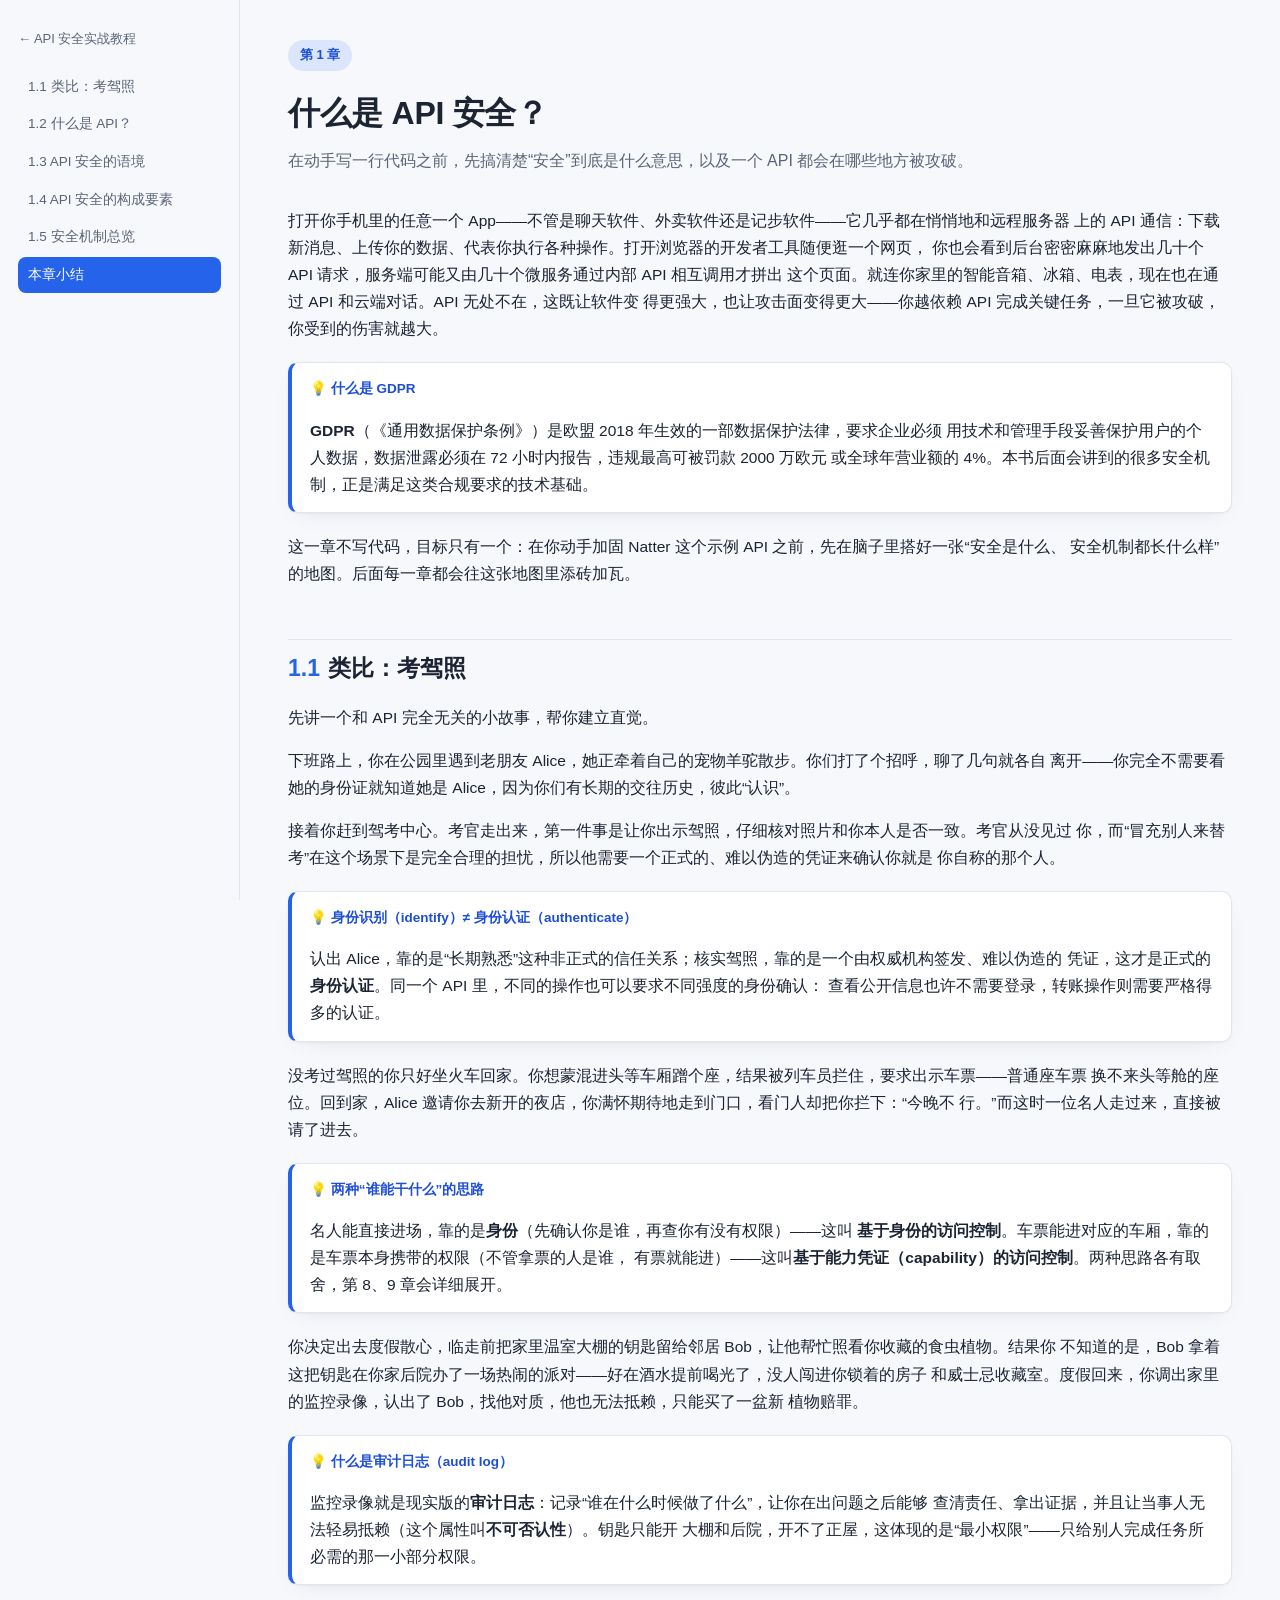
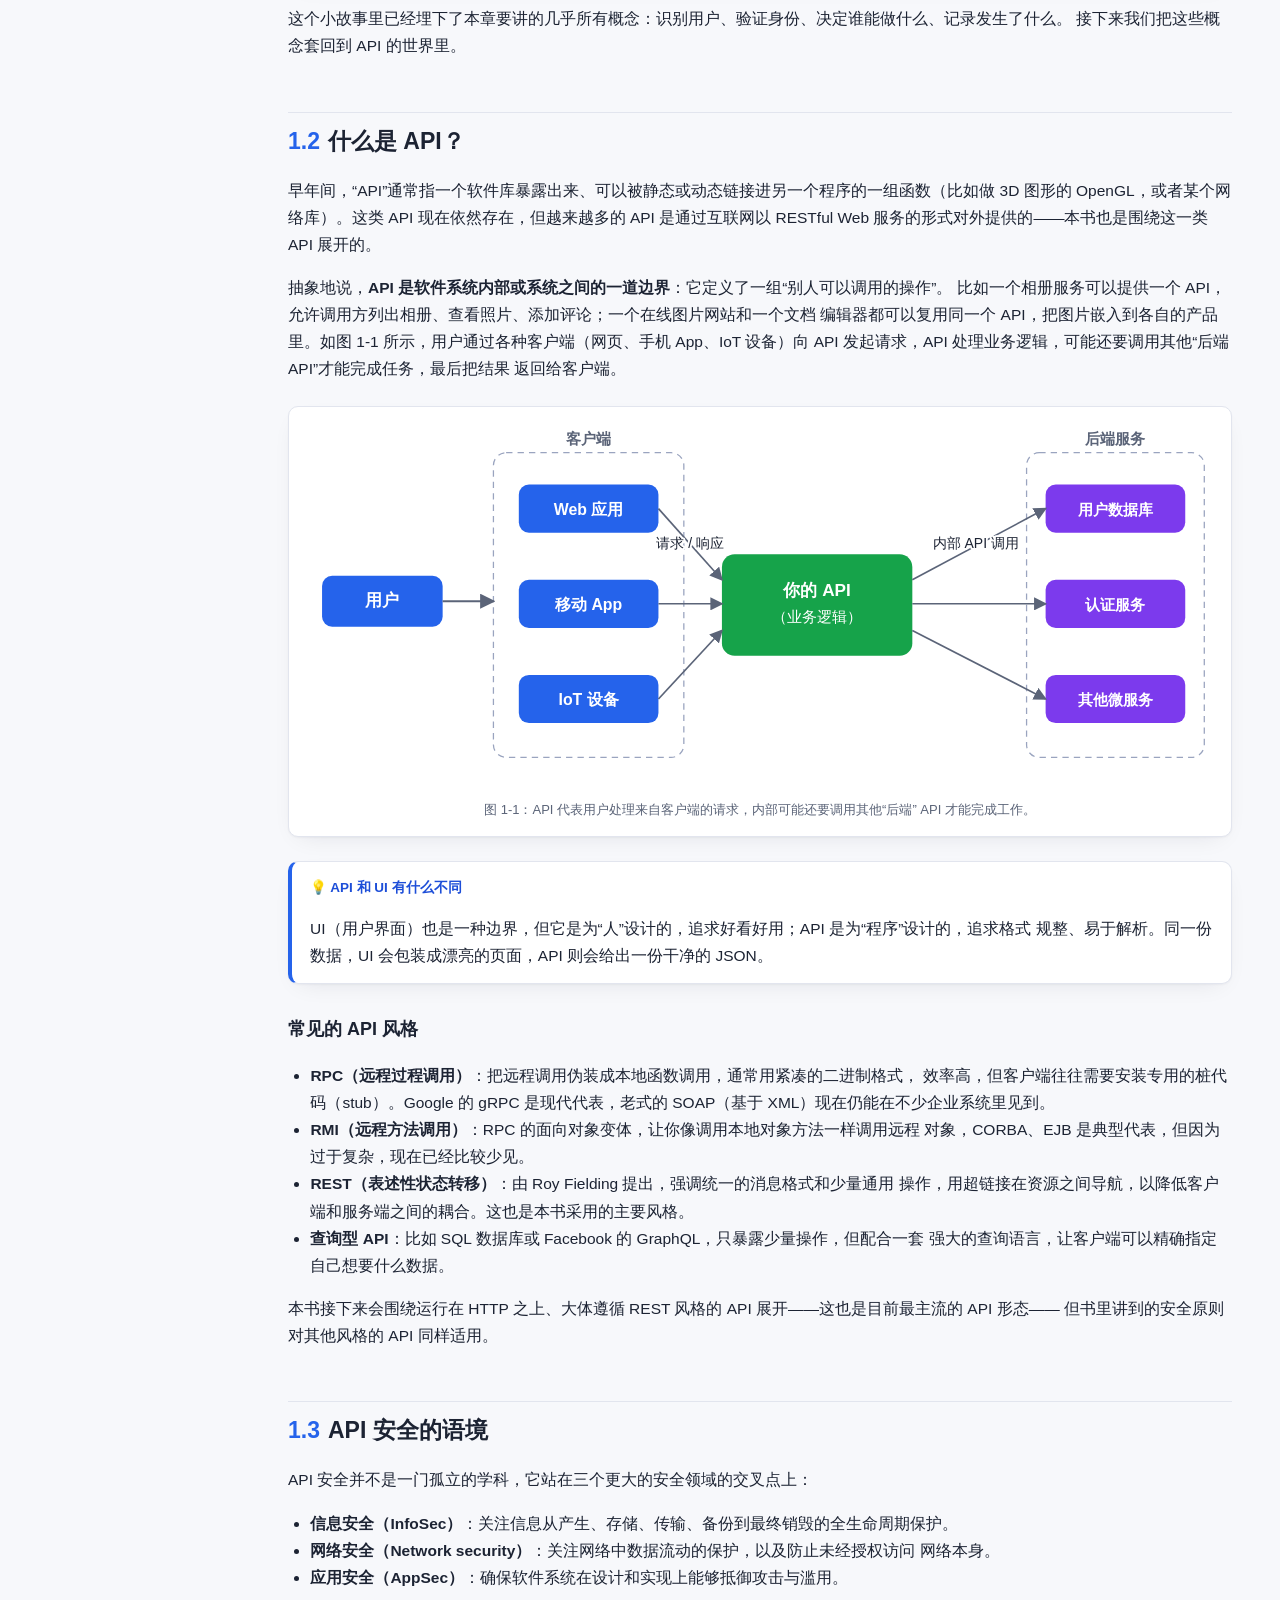
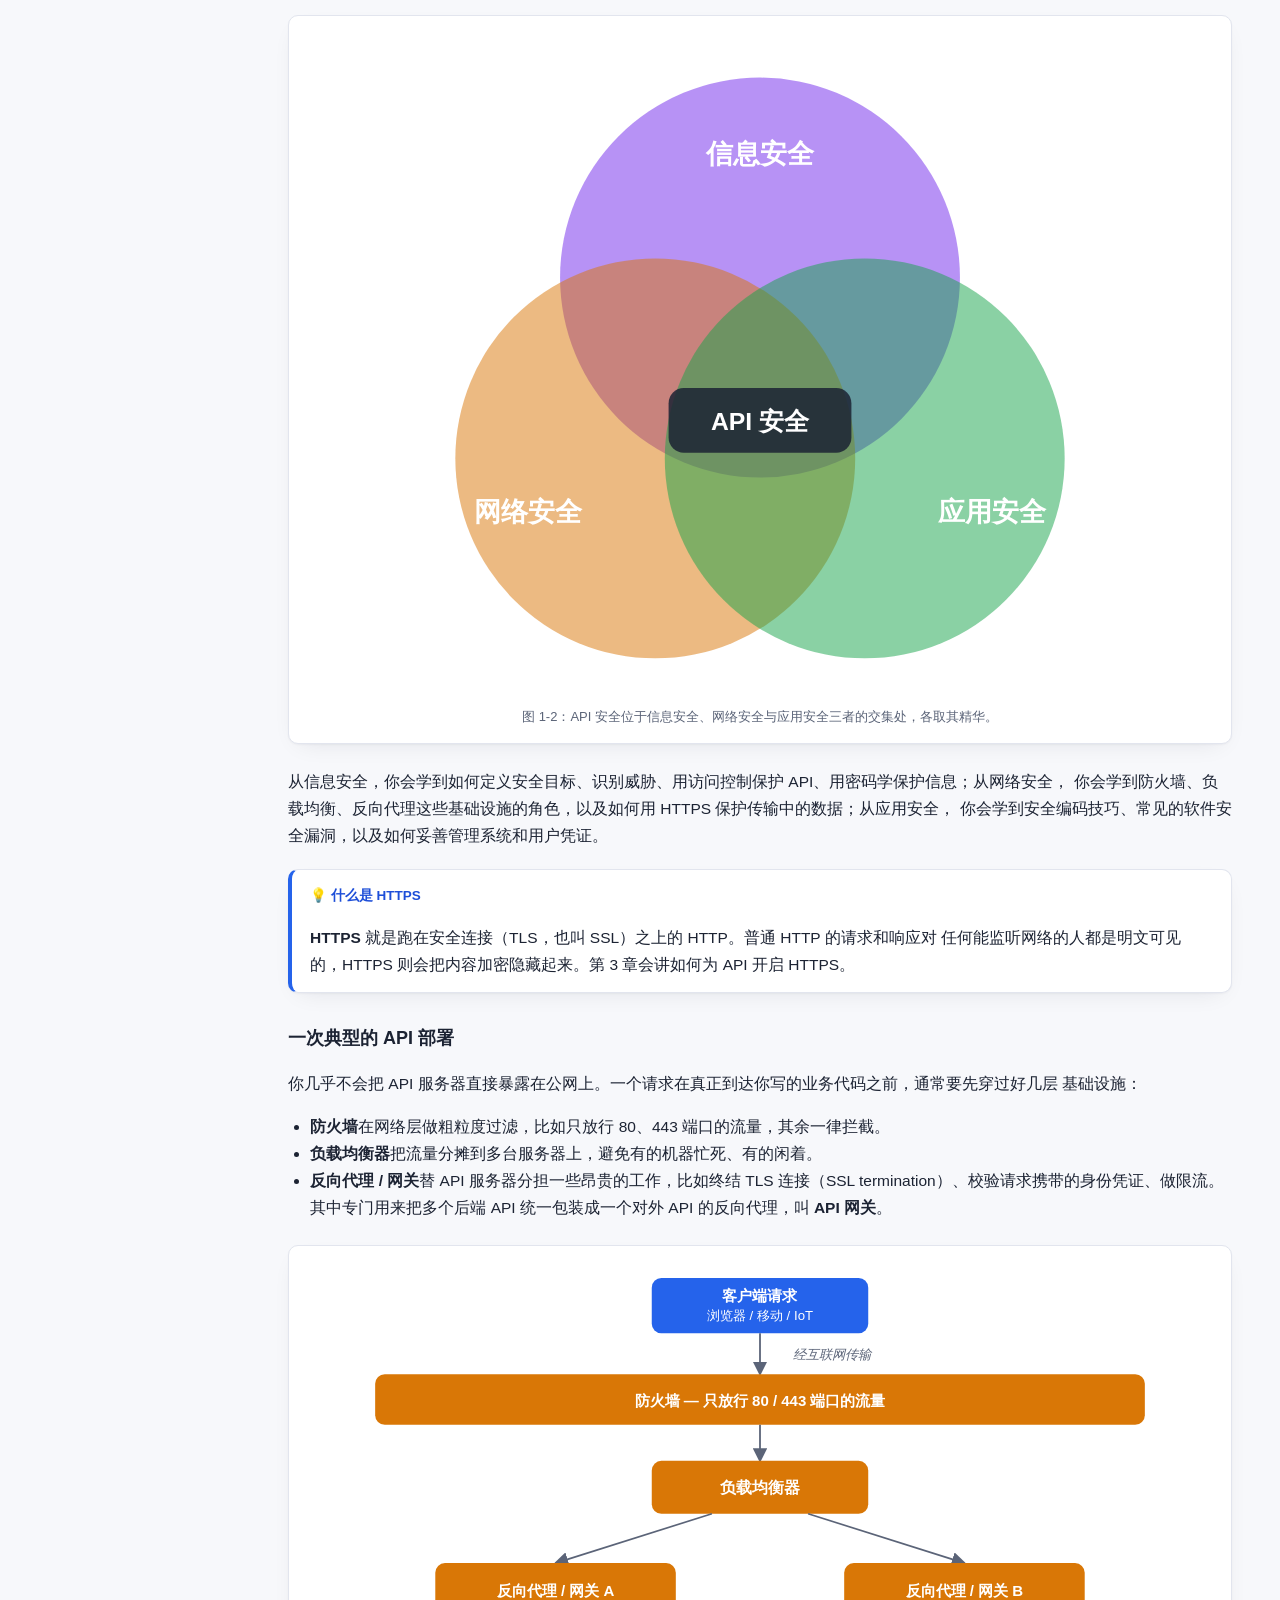
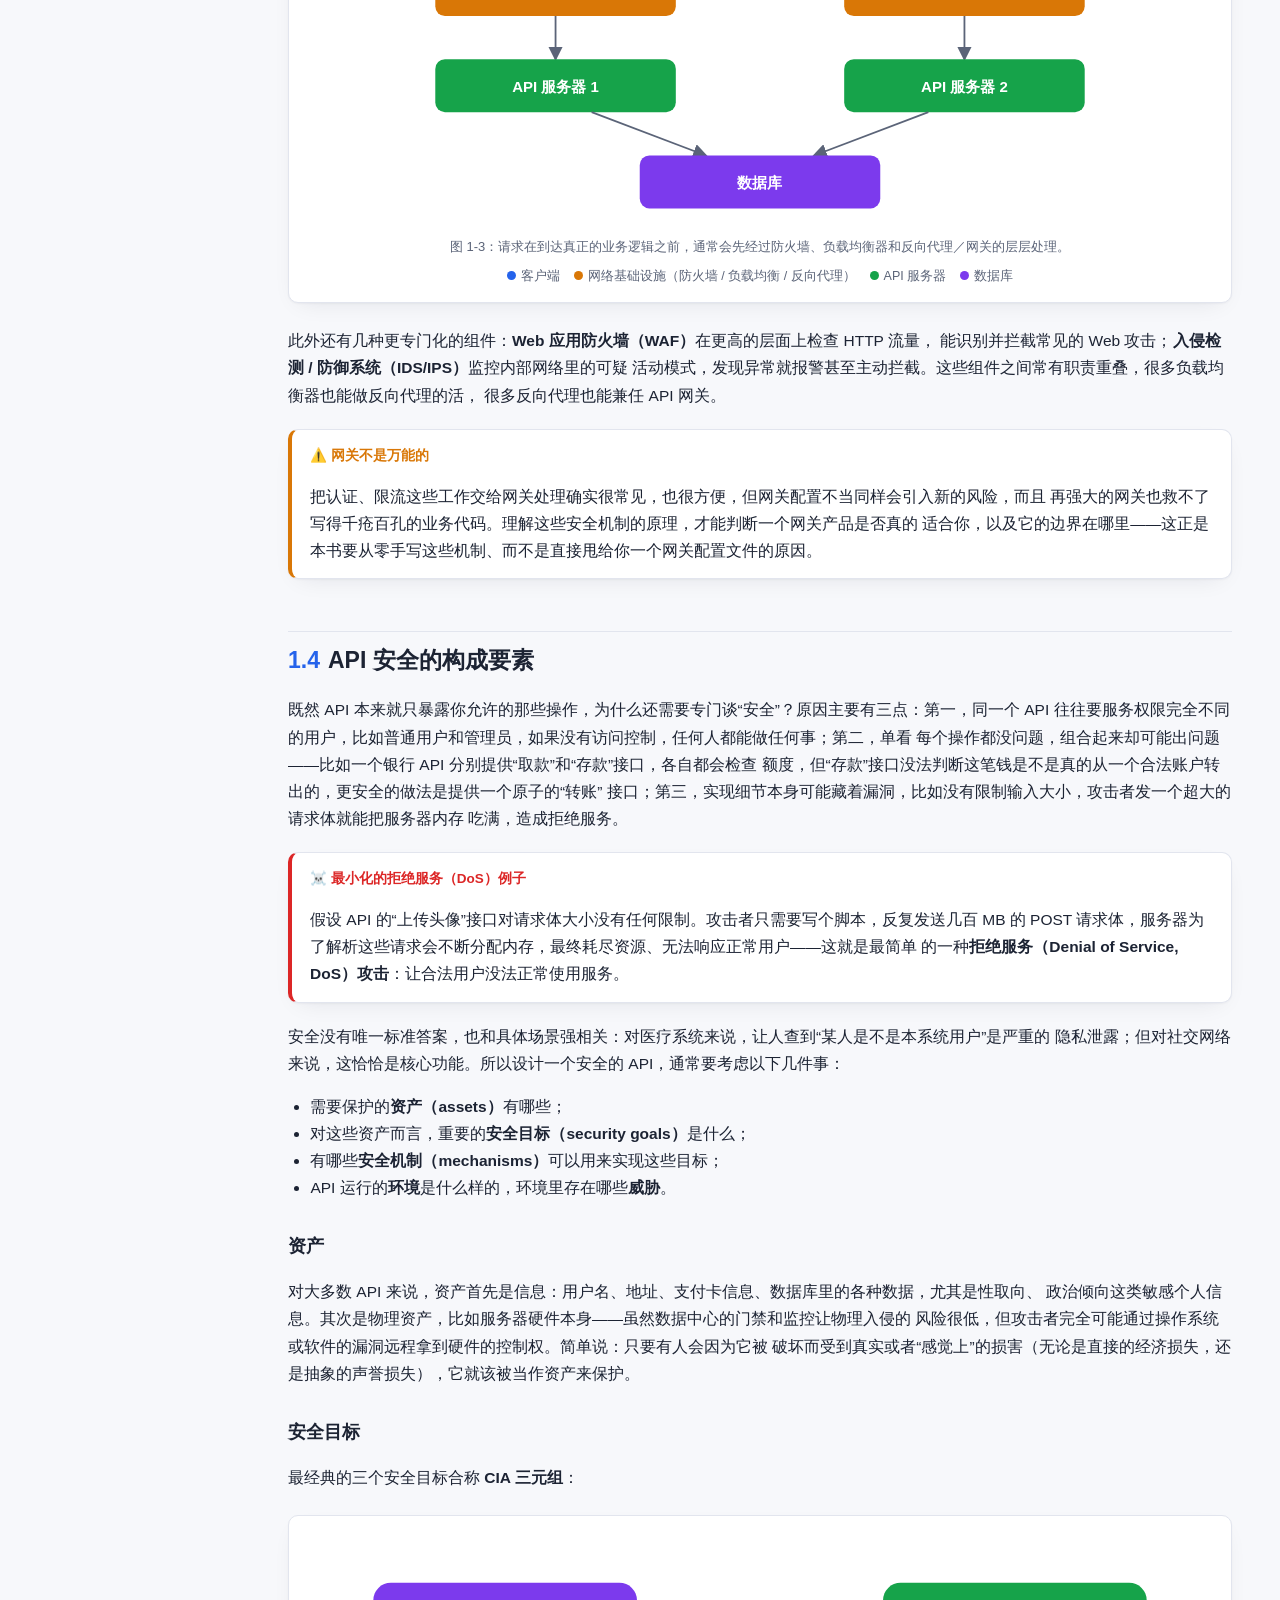
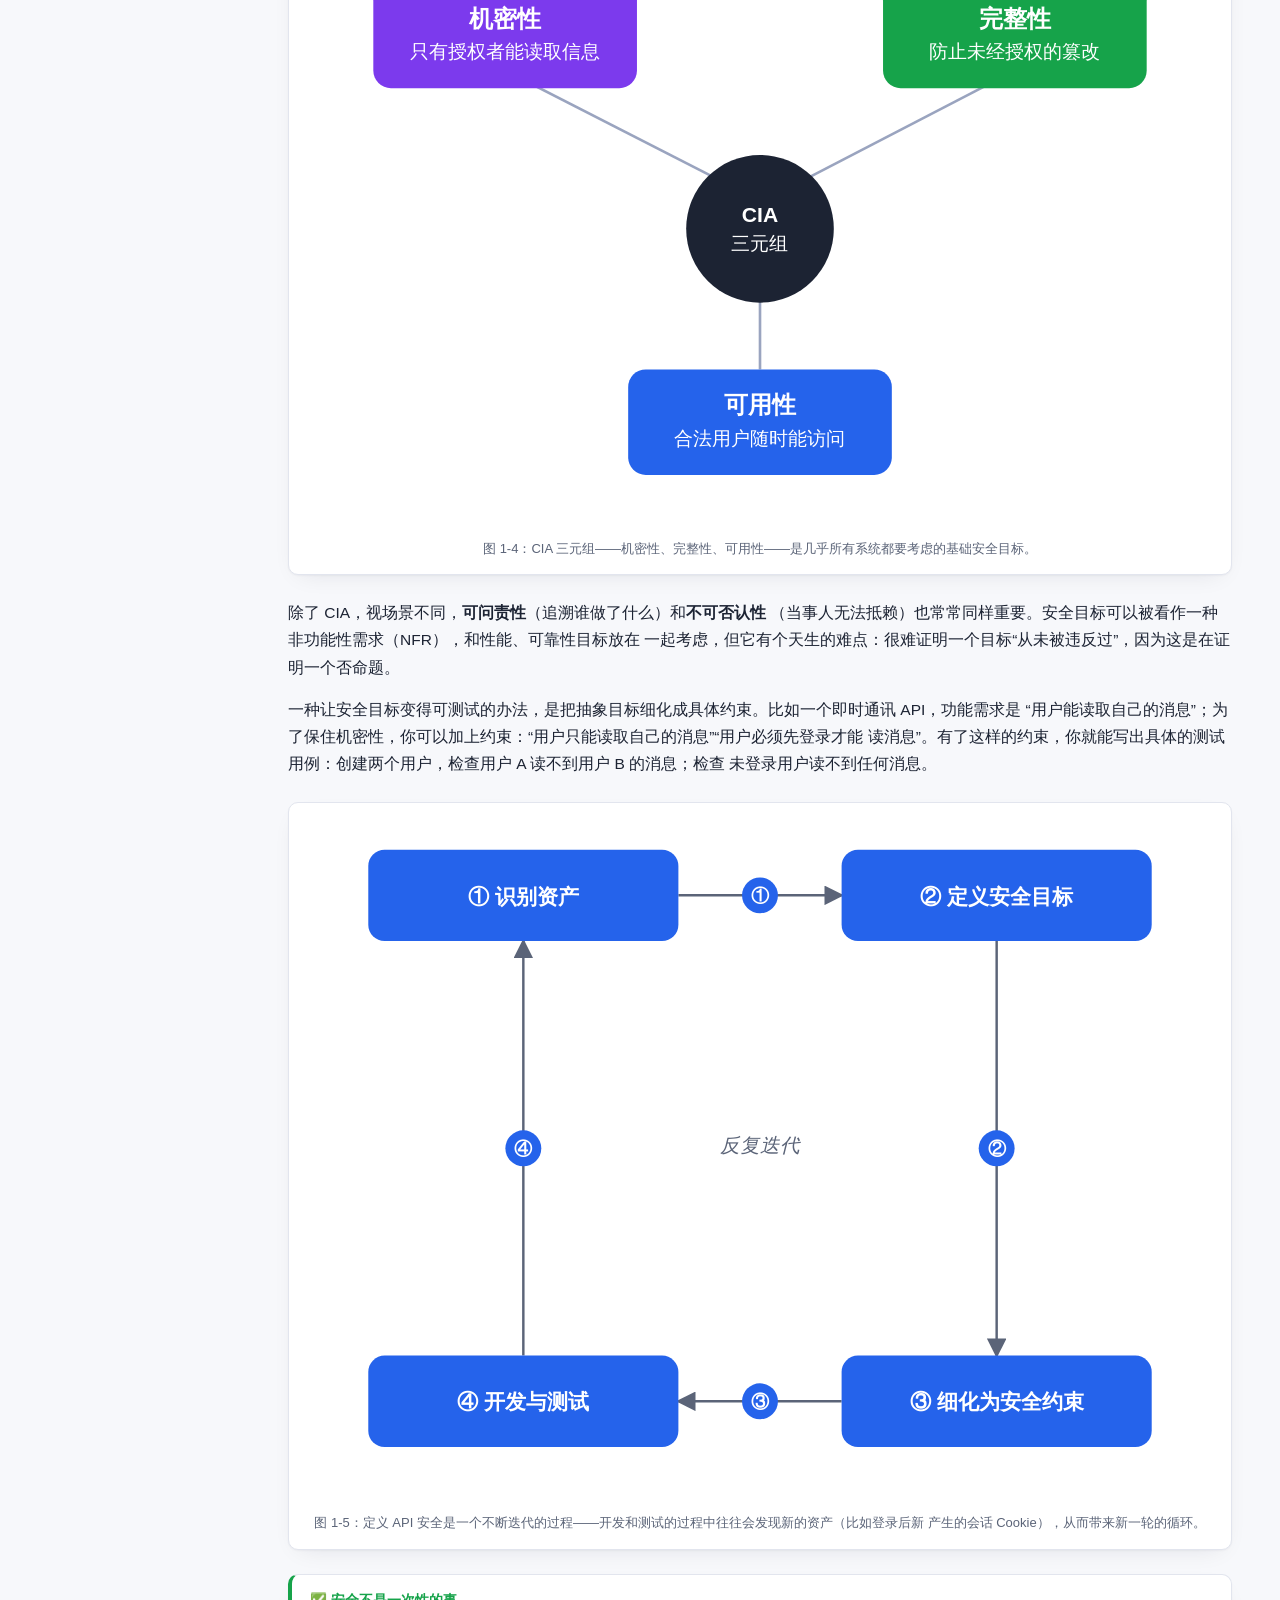
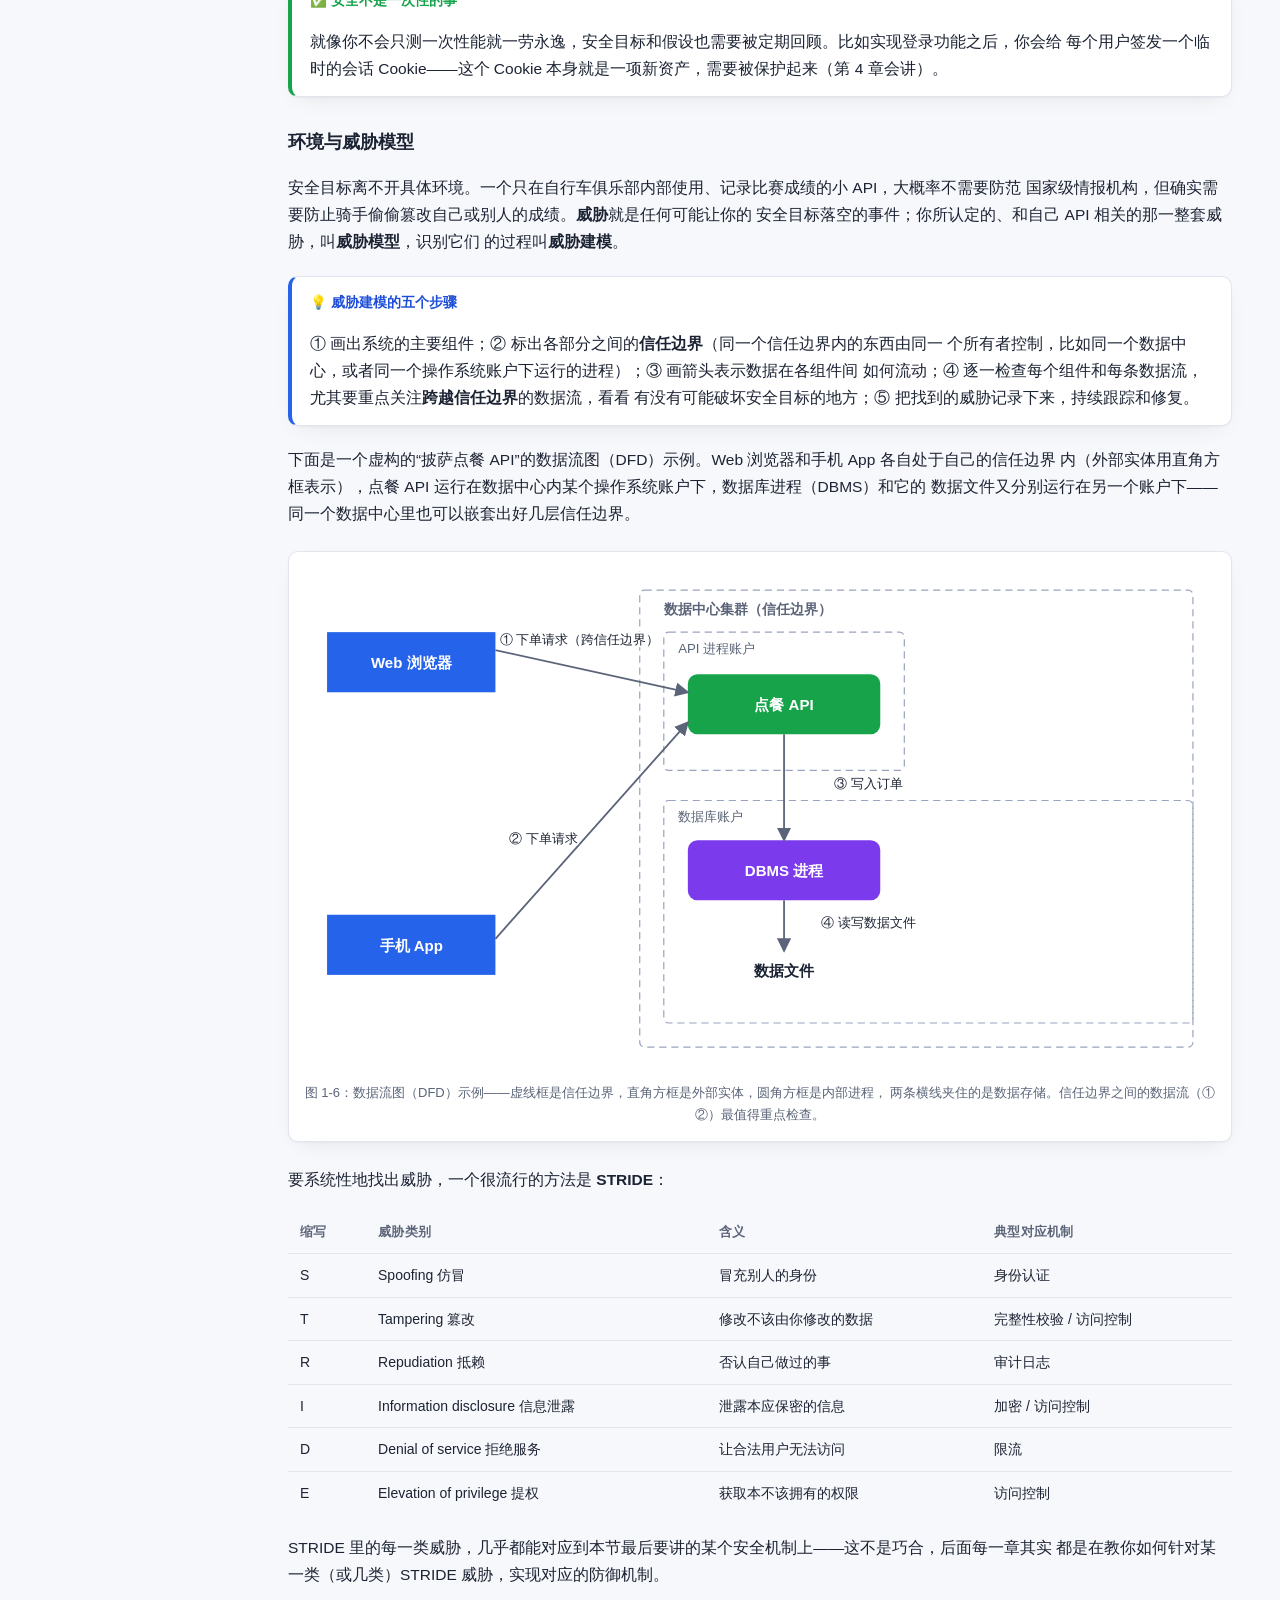
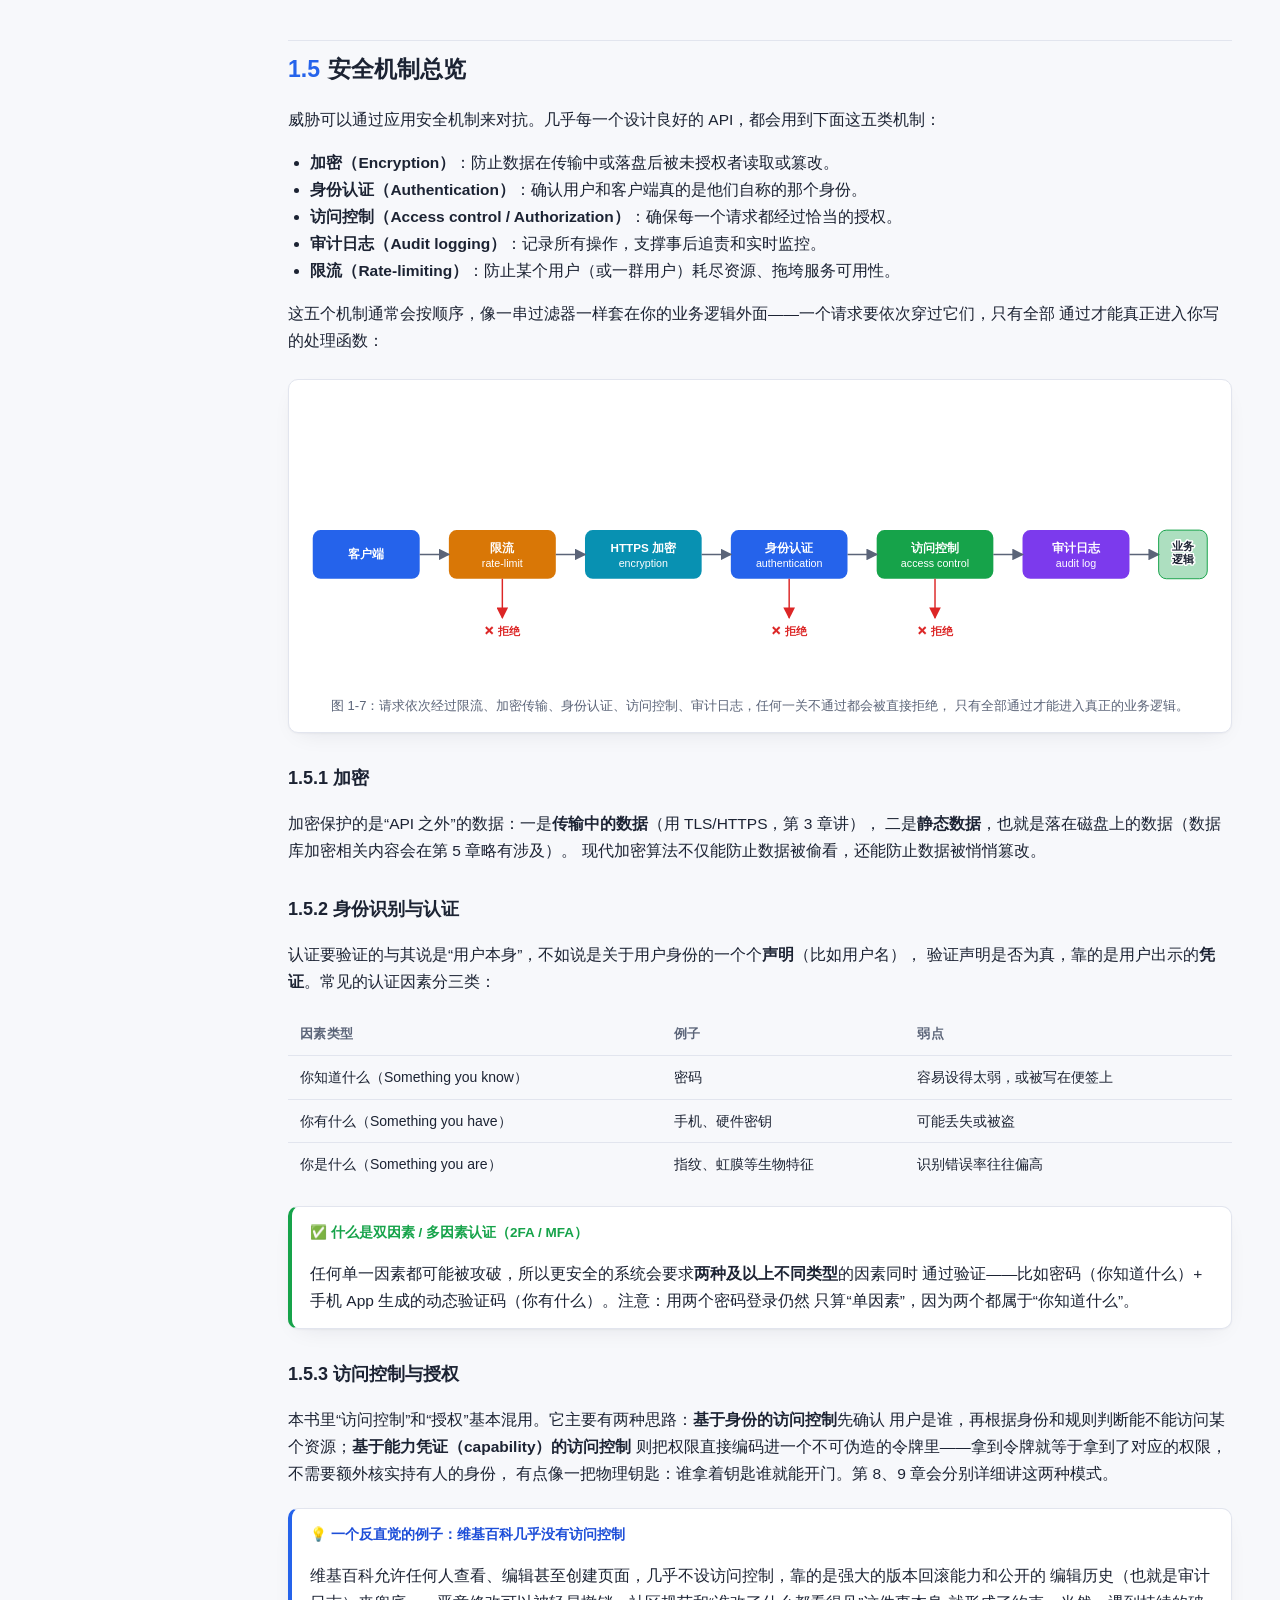
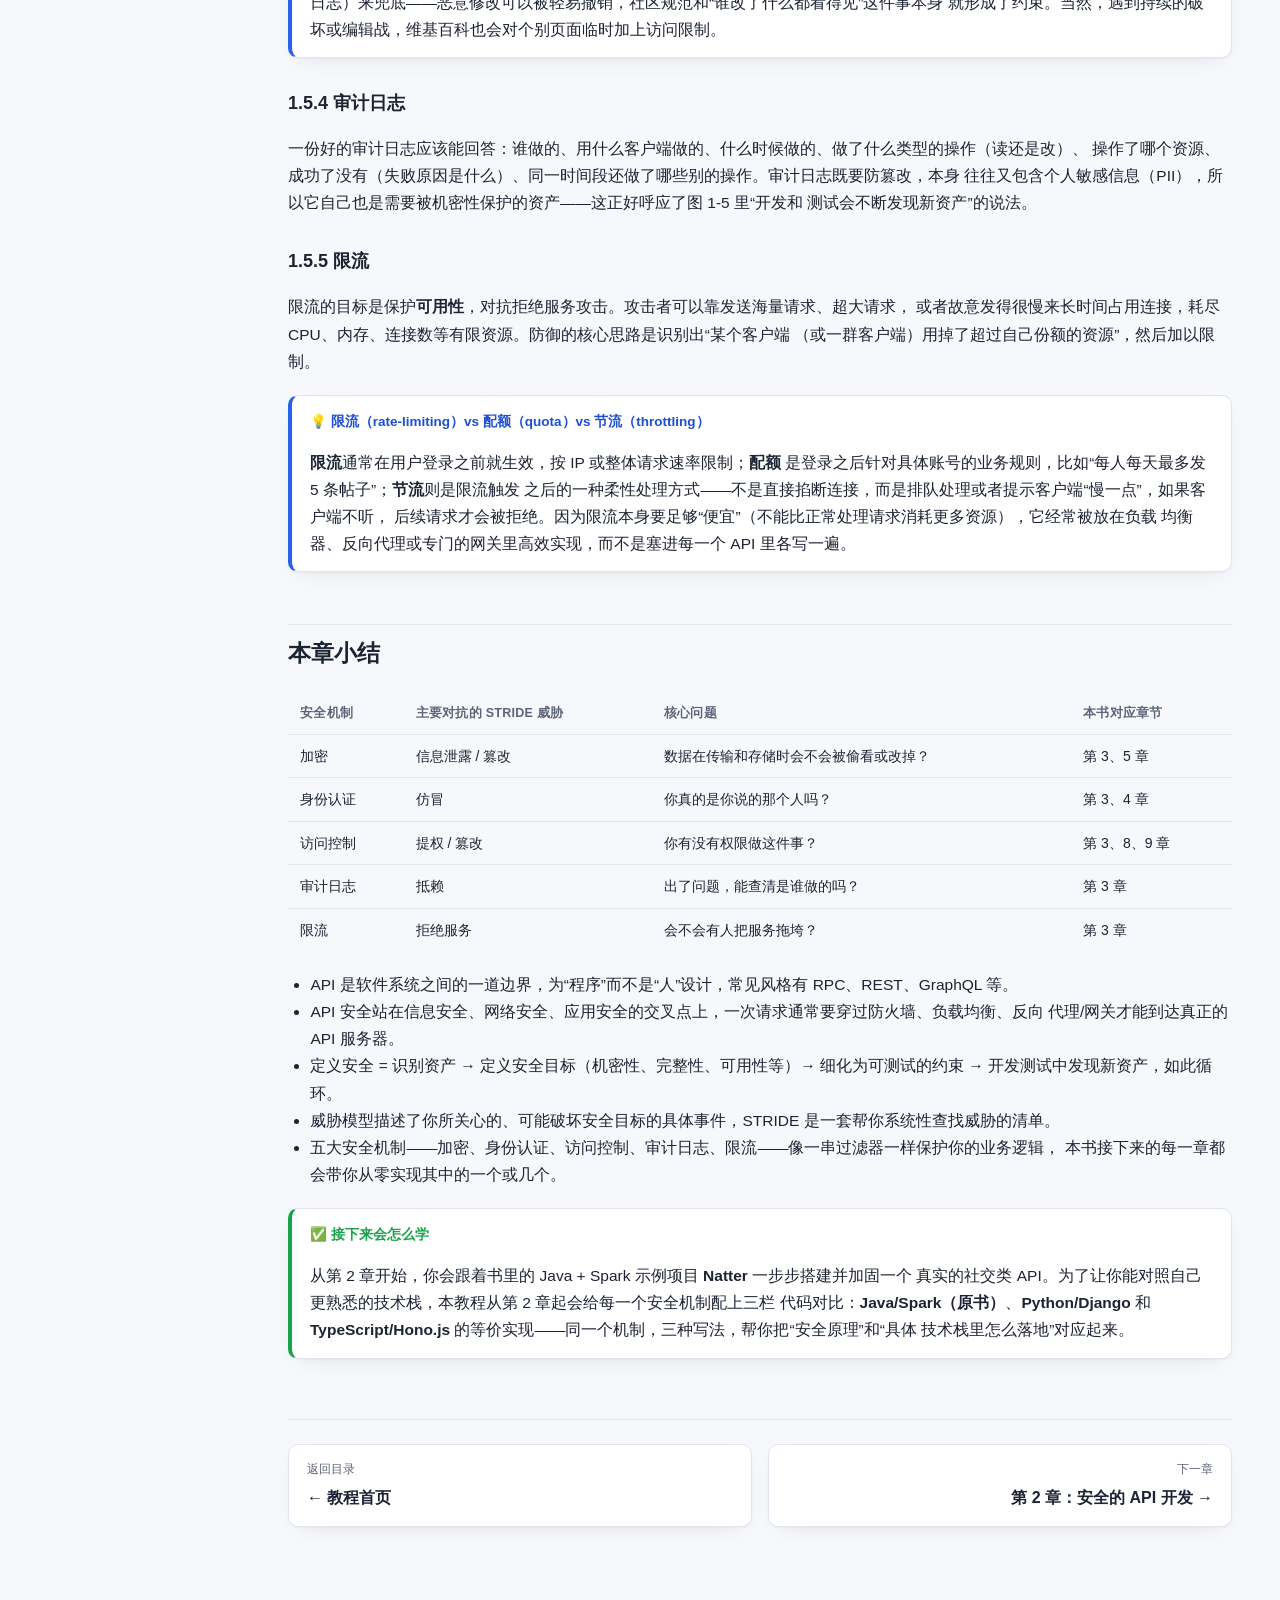
==== commit 3b643a8b: "Fix unreadable text in tutorial SVG diagrams Diagram text was hard to read in dark mode (dark labels" ====
--- a/ch01/tutorial.html
+++ b/ch01/tutorial.html
@@ -97,7 +97,7 @@
     返回给客户端。</p>
 
     <figure class="diagram">
-      <svg viewBox="0 0 720 280" role="img" aria-label="用户通过客户端向 API 发起请求，API 再调用后端服务的关系图">
+      <svg viewBox="0 -10 720 290" role="img" aria-label="用户通过客户端向 API 发起请求，API 再调用后端服务的关系图">
         <defs>
           <marker id="arrow1" markerWidth="8" markerHeight="8" refX="7" refY="4" orient="auto">
             <path d="M0,0 L8,4 L0,8 Z" fill="#5b6478"/>
--- a/assets/tutorial.css
+++ b/assets/tutorial.css
@@ -165,23 +165,41 @@
 .callout p:last-child { margin-bottom: 0; }
 
 /* ---------- 图表容器 ---------- */
+/* SVG 图里的颜色都是按浅色底设计的，所以图表画布在深色模式下也保持浅色，避免深色文字"隐身"。 */
 figure.diagram {
   margin: 24px 0;
-  padding: 18px;
-  background: var(--bg-alt);
+  padding: 14px;
+  background: #ffffff;
   border: 1px solid var(--border);
   border-radius: var(--radius);
   box-shadow: var(--shadow);
   overflow-x: auto;
 }
-figure.diagram svg { display: block; margin: 0 auto; max-width: 100%; height: auto; }
+figure.diagram svg { display: block; margin: 0 auto; width: 100%; height: auto; }
 figure.diagram figcaption {
   text-align: center;
   font-size: 13px;
-  color: var(--text-dim);
+  color: #5b6478;
   margin-top: 10px;
 }
 .diagram text { font-family: var(--font-sans); }
+.diagram text[font-size="9"],
+.diagram text[font-size="9.5"],
+.diagram text[font-size="10"],
+.diagram text[font-size="10.5"] { font-size: 11px; }
+
+/* 深色文字加一圈与画布同色的描边，箭头或连线从文字后面穿过时不再糊住字形；白色/浅色字在彩色方块里，不加。 */
+.diagram svg text:not([fill="#fff"]):not([fill="#ffffff"]):not([fill="white"]):not([fill="#e6edff"]):not([fill="#ece5ff"]) {
+  paint-order: stroke;
+  stroke: #ffffff;
+  stroke-width: 3px;
+  stroke-linejoin: round;
+}
+
+@media (prefers-color-scheme: dark) {
+  figure.diagram { background: #f4f6fa; border-color: #394260; }
+  .diagram svg text:not([fill="#fff"]):not([fill="#ffffff"]):not([fill="white"]):not([fill="#e6edff"]):not([fill="#ece5ff"]) { stroke: #f4f6fa; }
+}
 
 /* ---------- 图例 ---------- */
 .legend { display: flex; flex-wrap: wrap; gap: 14px; font-size: 12.5px; color: var(--text-dim); margin-top: 8px; justify-content: center; }
